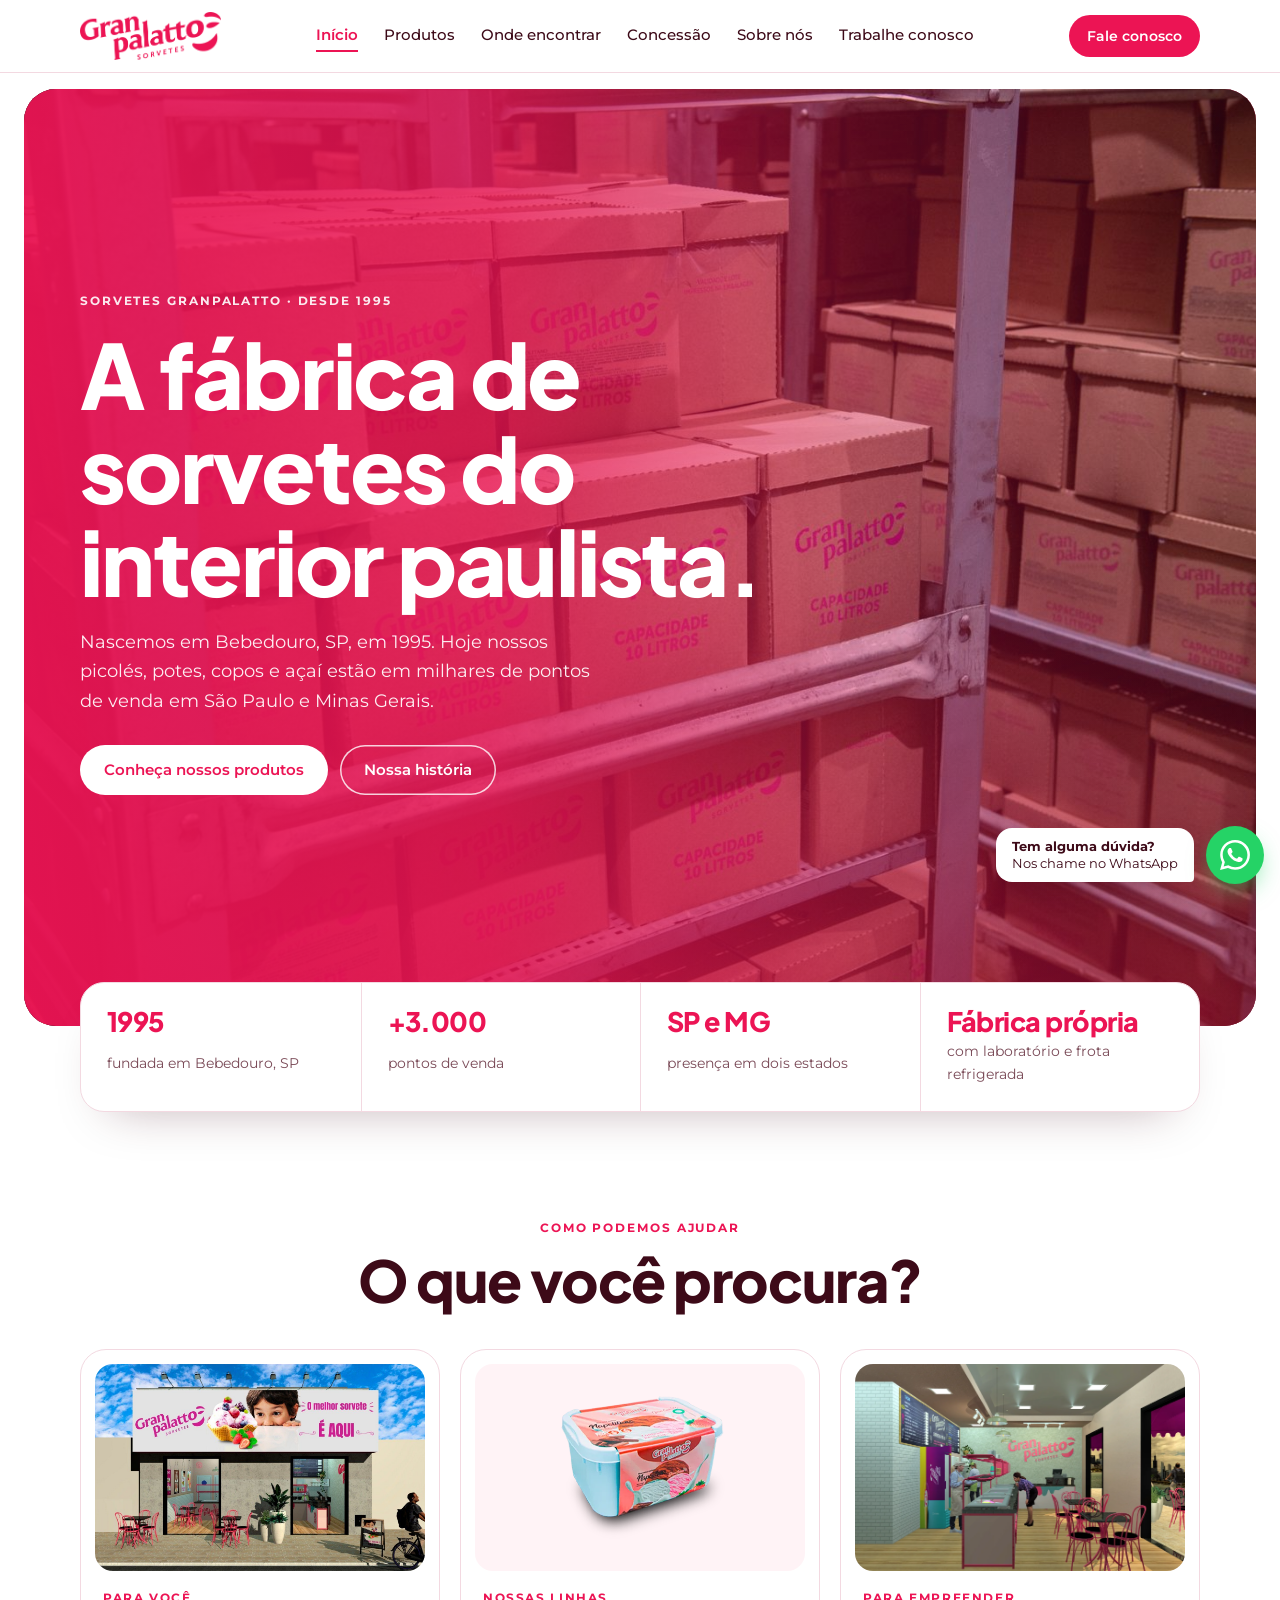
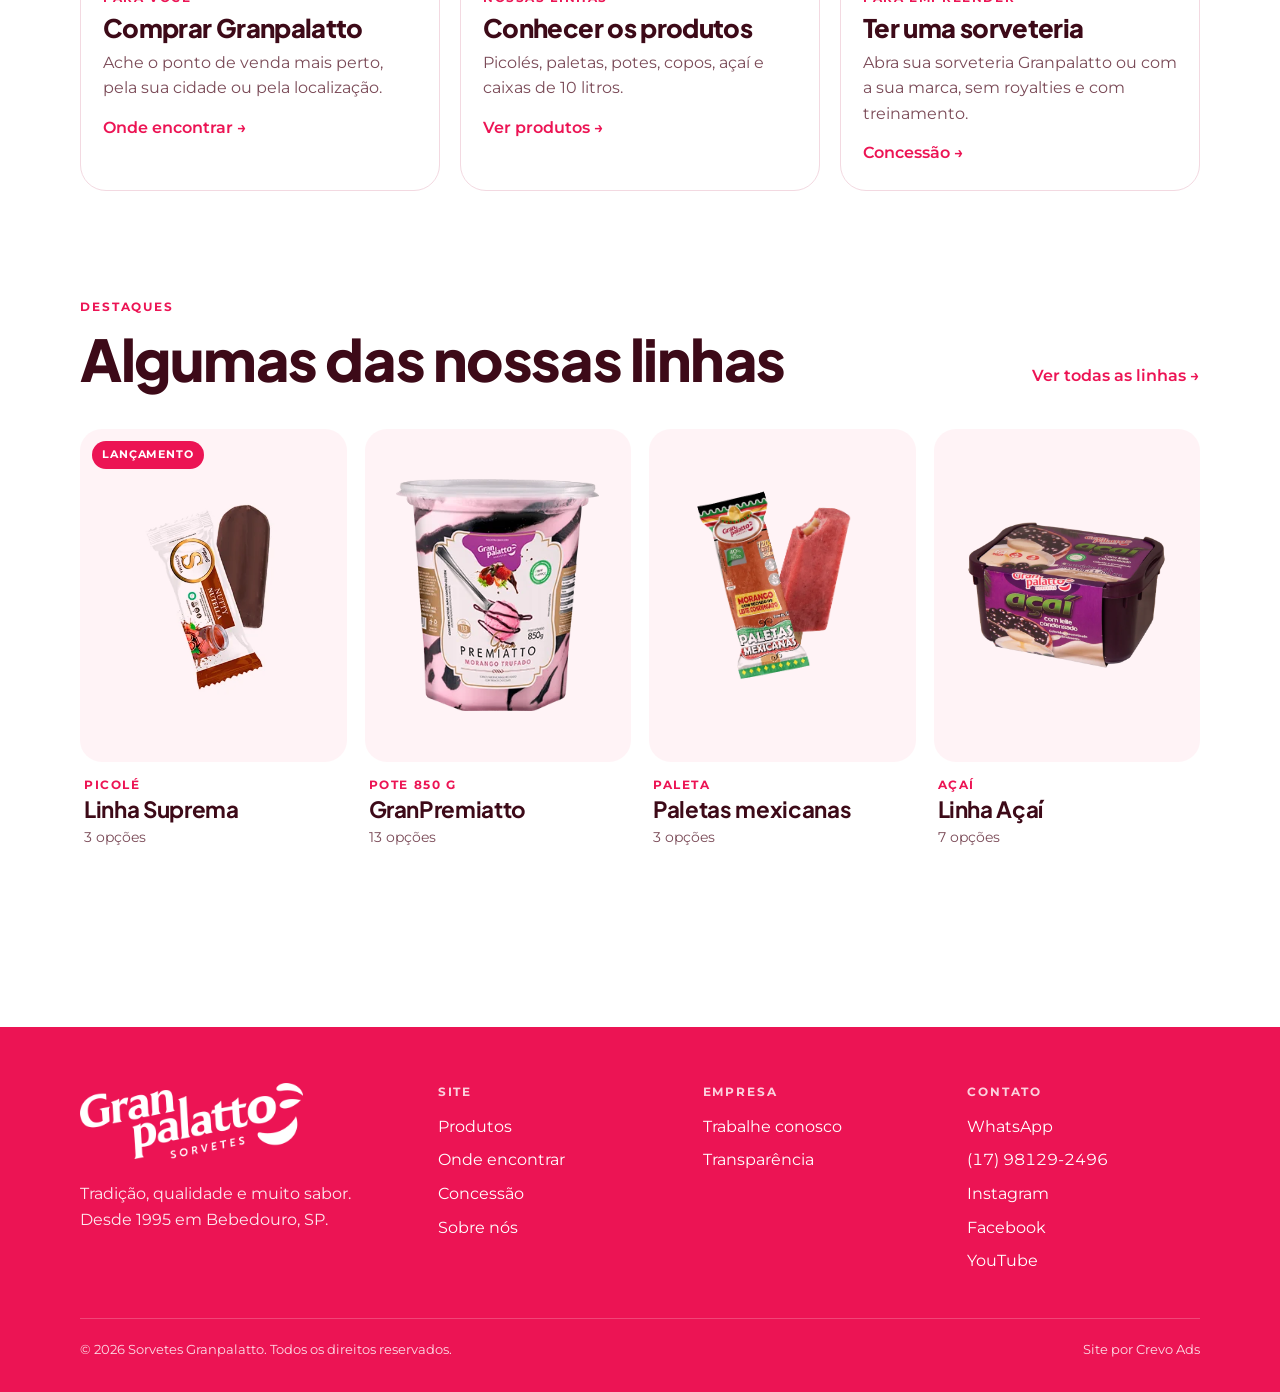
==== index.html @ 245bb1fd "Site Sorvetes Granpalatto Co-Authored-By: Claude Opus 5.5 <noreply@anthropic.com> Claude-Session: ht" ====
<!doctype html><html lang="pt-BR"><head><meta charset="utf-8"><meta name="viewport" content="width=device-width,initial-scale=1,viewport-fit=cover"><title>Sorvetes Granpalatto</title>
<link rel="preconnect" href="https://fonts.googleapis.com">
<link rel="preconnect" href="https://fonts.gstatic.com" crossorigin>
<link rel="stylesheet" href="https://fonts.googleapis.com/css2?family=Plus+Jakarta+Sans:wght@600;700;800&family=Montserrat:wght@400;500;600;700;800&display=swap">
<link rel="stylesheet" href="style.css">

<header>
  <div class="wrap bar">
    <a class="logo" href="index.html" aria-label="Granpalatto Sorvetes, início"><img src="logo-rosa.png" alt="Granpalatto Sorvetes" width="586" height="200"></a>
    <nav aria-label="Principal"><ul><li><a href="index.html" aria-current="page">Início</a></li><li><a href="produtos.html">Produtos</a></li><li><a href="onde-encontrar.html">Onde encontrar</a></li><li><a href="concessao.html">Concessão</a></li><li><a href="sobre.html">Sobre nós</a></li><li><a href="trabalhe-conosco.html">Trabalhe conosco</a></li></ul></nav>
    <details class="mnav"><summary>Menu</summary><ul><li><a href="index.html" aria-current="page">Início</a></li><li><a href="produtos.html">Produtos</a></li><li><a href="onde-encontrar.html">Onde encontrar</a></li><li><a href="concessao.html">Concessão</a></li><li><a href="sobre.html">Sobre nós</a></li><li><a href="trabalhe-conosco.html">Trabalhe conosco</a></li></ul></details>
    <a class="btn btn-pink" href="https://api.whatsapp.com/send?phone=5517981292496&text=Ol%C3%A1%2C%20vim%20pelo%20site%20da%20Granpalatto" target="_blank" rel="noopener">Fale conosco</a>
  </div>
</header>

<main id="topo">
  <section class="hero photo" data-foto="inicio-topo"><div class="hero-slides" aria-hidden="true"><i class="on" style="background-image:url('fotos/fabrica-2.jpg')"></i><i class="" style="background-image:url('fotos/fabrica-5.jpg')"></i><i class="" style="background-image:url('fotos/fabrica-4.jpg')"></i><i class="" style="background-image:url('fotos/fabrica-6.jpg')"></i><i class="" style="background-image:url('fotos/fabrica-3.jpg')"></i><i class="" style="background-image:url('fotos/fabrica-1.jpg')"></i></div><div class="hero-tint" aria-hidden="true"></div><div class="wrap">
      <span class="eyebrow">Sorvetes Granpalatto · desde 1995</span>
      <h1>A fábrica de sorvetes do interior paulista.</h1>
      <p>Nascemos em Bebedouro, SP, em 1995. Hoje nossos picolés, potes, copos e açaí estão em milhares de pontos de venda em São Paulo e Minas Gerais.</p>
      <div class="ctas"><a class="btn btn-white" href="produtos.html">Conheça nossos produtos</a><a class="btn btn-line-w" href="sobre.html">Nossa história</a></div>
    </div></section>

  <div class="wrap">
    <ul class="trust" aria-label="Granpalatto em números">
      <li><b>1995</b><span>fundada em Bebedouro, SP</span></li>
      <li><b>+3.000</b><span>pontos de venda</span></li>
      <li><b>SP e MG</b><span>presença em dois estados</span></li>
      <li><b>Fábrica própria</b><span>com laboratório e frota refrigerada</span></li>
    </ul>
  </div>

  <section>
    <div class="wrap">
      <div class="sec-head center"><div><span class="eyebrow">Como podemos ajudar</span><h2>O que você procura?</h2></div></div>
      <div class="paths">
        <a class="path" href="onde-encontrar.html"><div class="media soft has-img" style="--img:url('fotos/inicio-comprar.jpg')" data-foto="inicio-comprar"><svg class="ph-art" viewBox="0 0 100 100" aria-hidden="true"><path d="M24 34c0-14 12-22 26-22s26 8 26 22z" fill="#FF7EA6"/><path d="M22 34h56l-8 52a5 5 0 0 1-5 4H35a5 5 0 0 1-5-4z" fill="#EC1454"/><rect x="20" y="31" width="60" height="8" rx="4" fill="#B5103A"/></svg></div><span class="p-k">Para você</span><h3>Comprar Granpalatto</h3><p>Ache o ponto de venda mais perto, pela sua cidade ou pela localização.</p><span class="link-more">Onde encontrar</span></a>
        <a class="path" href="produtos.html"><div class="media soft prod has-img" style="--img:url('fotos/inicio-produtos.webp')" data-foto="inicio-produtos"><svg class="ph-art" viewBox="0 0 100 100" aria-hidden="true"><rect x="16" y="26" width="68" height="12" rx="6" fill="#B5103A"/><path d="M20 38h60l-7 46a6 6 0 0 1-6 5H33a6 6 0 0 1-6-5z" fill="#EC1454"/><path d="M24 54h52l-1.5 10h-49z" fill="#FF7EA6"/></svg></div><span class="p-k">Nossas linhas</span><h3>Conhecer os produtos</h3><p>Picolés, paletas, potes, copos, açaí e caixas de 10 litros.</p><span class="link-more">Ver produtos</span></a>
        <a class="path" href="concessao.html"><div class="media soft has-img" style="--img:url('fotos/inicio-concessao.webp')" data-foto="inicio-concessao"><svg class="ph-art" viewBox="0 0 100 100" aria-hidden="true"><path d="M14 30l36-14 36 14v44l-36 14-36-14z" fill="#EC1454"/><path d="M14 30l36 14 36-14" fill="none" stroke="#FF7EA6" stroke-width="4"/><path d="M50 44v44" stroke="#FF7EA6" stroke-width="4"/><text x="31" y="70" font-family="Montserrat,sans-serif" font-weight="800" font-size="13" fill="#fff">10L</text></svg></div><span class="p-k">Para empreender</span><h3>Ter uma sorveteria</h3><p>Abra sua sorveteria Granpalatto ou com a sua marca, sem royalties e com treinamento.</p><span class="link-more">Concessão</span></a>
      </div>
    </div>
  </section>

  <section class="tight">
    <div class="wrap">
      <div class="sec-head">
        <div><span class="eyebrow">Destaques</span><h2>Algumas das nossas linhas</h2></div>
        <a class="link-more" href="produtos.html">Ver todas as linhas</a>
      </div>
      <div class="lines"><a class="line-card" href="produtos.html#suprema" data-f="picole"><div class="media soft prod has-img" style="--img:url('fotos/prod-picole-nutty-nutella-2.webp')"><span class="badge">Lançamento</span></div><div class="info"><span class="fmt">Picolé</span><h3>Linha Suprema</h3><span class="meta">3 opções</span></div></a><a class="line-card" href="produtos.html#granpremiatto" data-f="pote"><div class="media soft prod has-img" style="--img:url('fotos/prod-morango-trufado.webp')"></div><div class="info"><span class="fmt">Pote 850 g</span><h3>GranPremiatto</h3><span class="meta">13 opções</span></div></a><a class="line-card" href="produtos.html#paletas" data-f="paleta"><div class="media soft prod has-img" style="--img:url('fotos/prod-morango-2.webp')"></div><div class="info"><span class="fmt">Paleta</span><h3>Paletas mexicanas</h3><span class="meta">3 opções</span></div></a><a class="line-card" href="produtos.html#acai" data-f="acai pote copo"><div class="media soft prod has-img" style="--img:url('fotos/prod-acai-com-leite-condensado-2.webp')"></div><div class="info"><span class="fmt">Açaí</span><h3>Linha Açaí</h3><span class="meta">7 opções</span></div></a></div>
    </div>
  </section>
</main>

<footer>
  <div class="wrap">
    <div class="foot">
      <div>
        <a class="logo" href="index.html"><img src="logo-branca.png" alt="Granpalatto Sorvetes" width="586" height="200"></a>
        <p style="max-width:30ch;margin:14px 0 0;opacity:.9">Tradição, qualidade e muito sabor. Desde 1995 em Bebedouro, SP.</p>
      </div>
      <div><h4>Site</h4><ul>
        <li><a href="produtos.html">Produtos</a></li><li><a href="onde-encontrar.html">Onde encontrar</a></li>
        <li><a href="concessao.html">Concessão</a></li><li><a href="sobre.html">Sobre nós</a></li></ul></div>
      <div><h4>Empresa</h4><ul>
        <li><a href="trabalhe-conosco.html">Trabalhe conosco</a></li><li><a href="transparencia.html">Transparência</a></li></ul></div>
      <div><h4>Contato</h4><ul>
        <li><a href="https://api.whatsapp.com/send?phone=5517981292496" target="_blank" rel="noopener">WhatsApp</a></li>
        <li class="phone">(17) 98129-2496</li>
        <li><a href="https://www.instagram.com/sorvetes_granpalatto/" target="_blank" rel="noopener">Instagram</a></li>
        <li><a href="https://www.facebook.com/sorvetesgranpalatto" target="_blank" rel="noopener">Facebook</a></li>
        <li><a href="https://www.youtube.com/channel/UCKHM0nWPcOzVRVo09clzRdA" target="_blank" rel="noopener">YouTube</a></li></ul></div>
    </div>
    <div class="fine"><span>© 2026 Sorvetes Granpalatto. Todos os direitos reservados.</span><span>Site por Crevo Ads</span></div>
  </div>
</footer>

<a class="wa" href="https://api.whatsapp.com/send?phone=5517981292496&text=Ol%C3%A1%2C%20vim%20pelo%20site%20da%20Granpalatto" target="_blank" rel="noopener" aria-label="Tem alguma dúvida? Nos chame no WhatsApp"><span class="wa-msg"><strong>Tem alguma dúvida?</strong>Nos chame no WhatsApp</span><span class="wa-ic"><svg viewBox="0 0 24 24" aria-hidden="true"><path fill="currentColor" d="M17.472 14.382c-.297-.149-1.758-.867-2.03-.967-.273-.099-.471-.148-.67.15-.197.297-.767.966-.94 1.164-.173.199-.347.223-.644.075-.297-.15-1.255-.463-2.39-1.475-.883-.788-1.48-1.761-1.653-2.059-.173-.297-.018-.458.13-.606.134-.133.298-.347.446-.52.149-.174.198-.298.298-.497.099-.198.05-.371-.025-.52-.075-.149-.669-1.612-.916-2.207-.242-.579-.487-.5-.669-.51-.173-.008-.371-.01-.57-.01-.198 0-.52.074-.792.372-.272.297-1.04 1.016-1.04 2.479 0 1.462 1.065 2.875 1.213 3.074.149.198 2.096 3.2 5.077 4.487.709.306 1.262.489 1.694.625.712.227 1.36.195 1.871.118.571-.085 1.758-.719 2.006-1.413.248-.694.248-1.289.173-1.413-.074-.124-.272-.198-.57-.347m-5.421 7.403h-.004a9.87 9.87 0 01-5.031-1.378l-.361-.214-3.741.982.998-3.648-.235-.374a9.86 9.86 0 01-1.51-5.26c.001-5.45 4.436-9.884 9.888-9.884 2.64 0 5.122 1.03 6.988 2.898a9.825 9.825 0 012.893 6.994c-.003 5.45-4.437 9.884-9.885 9.884m8.413-18.297A11.815 11.815 0 0012.05 0C5.495 0 .16 5.335.157 11.892c0 2.096.547 4.142 1.588 5.945L.057 24l6.305-1.654a11.882 11.882 0 005.683 1.448h.005c6.554 0 11.89-5.335 11.893-11.893a11.821 11.821 0 00-3.48-8.413z"/></svg></span></a><script>setTimeout(function(){var w=document.querySelector('.wa');if(w)w.classList.add('wa-mini')},6000)</script>
<script>(function(){var s=document.querySelectorAll('.hero-slides i'),i=0;if(s.length<2)return;setInterval(function(){if(document.hidden)return;s[i].classList.remove('on');i=(i+1)%s.length;s[i].classList.add('on')},4500)})();</script>
---- style.css ----
@charset "utf-8";
/* Granpalatto — site branco e limpo. Fotos entram como fundo; sem foto, aparece o rosa da marca. */
:root{
  --pink:#EC1454;        /* rosa Granpalatto */
  --pink-hot:#FF275E;    /* rosa vivo */
  --red:#B5103A;         /* vermelho Granpalatto */
  --red-deep:#8C0C2D;
  --ink:#3D0A18;         /* texto principal (vinho bem escuro) */
  --ink-soft:#7A4A57;    /* texto secundário */
  --line:#F3D9E1;        /* bordas */
  --blush:#FFF3F6;       /* superfícies suaves */
  --blush-2:#FFE4EC;
  --white:#FFFFFF;
  /* compatibilidade com o buscador */
  --ground:var(--pink);--berry:var(--red);--berry-deep:var(--red-deep);--cream:var(--blush-2);--hot:var(--pink-hot);
  --map-bg:#FFFFFF;--map-land:#FFF4F7;--map-line:#F3CFDB;--map-has:#F79AB5;
  --display:"Plus Jakarta Sans","Montserrat",system-ui,-apple-system,"Segoe UI",sans-serif;
  --body:"Montserrat",system-ui,-apple-system,"Segoe UI",sans-serif;
  color-scheme:light;
}
*{box-sizing:border-box}
html,body{margin:0}
html{scroll-behavior:smooth}
img{max-width:100%}
[hidden]{display:none!important}
@media (prefers-reduced-motion:reduce){html{scroll-behavior:auto}*{animation:none!important;transition:none!important}}
body{background:var(--white);color:var(--ink);font-family:var(--body);font-size:16px;line-height:1.6;-webkit-font-smoothing:antialiased}
a{color:inherit}
:focus-visible{outline:2px solid var(--pink);outline-offset:3px;border-radius:6px}
.wrap{max-width:1200px;margin:0 auto;padding-inline:clamp(16px,4vw,40px)}
h1,h2,h3{font-family:var(--display);font-weight:700;line-height:1.02;letter-spacing:-.015em;text-wrap:balance;margin:0}
.eyebrow{display:inline-block;font-size:.74rem;font-weight:700;letter-spacing:.16em;text-transform:uppercase;color:var(--pink)}
.sr{position:absolute;width:1px;height:1px;overflow:hidden;clip:rect(0 0 0 0)}

/* botões */
.btn{display:inline-flex;align-items:center;justify-content:center;gap:8px;font-family:inherit;font-weight:600;font-size:.95rem;text-decoration:none;border-radius:999px;padding:13px 24px;border:0;cursor:pointer;transition:background .2s,color .2s,border-color .2s,transform .2s;white-space:nowrap}
.btn-pink,.btn-berry{background:var(--pink);color:#fff}
.btn-pink:hover,.btn-berry:hover{background:var(--red)}
.btn-white{background:#fff;color:var(--pink)}
.btn-white:hover{background:var(--blush-2)}
.btn-line{background:transparent;color:var(--pink);box-shadow:inset 0 0 0 1.5px var(--pink)}
.btn-line:hover{background:var(--blush)}
.btn-line-w{background:transparent;color:#fff;box-shadow:inset 0 0 0 1.5px rgba(255,255,255,.8)}
.btn-line-w:hover{background:rgba(255,255,255,.12)}
.btn-ghost{background:transparent;color:var(--pink);box-shadow:inset 0 0 0 1.5px var(--pink)}
.btn-ghost:hover{background:var(--blush)}
.ctas{display:flex;flex-wrap:wrap;gap:12px}
.link-more{font-weight:600;color:var(--pink);text-decoration:none;white-space:nowrap}
.link-more::after{content:" →"}
.link-more:hover{color:var(--red)}

/* cabeçalho */
header{position:sticky;top:env(safe-area-inset-top,0px);z-index:40;background:rgba(255,255,255,.94);backdrop-filter:blur(10px);border-bottom:1px solid var(--line)}
.bar{display:flex;align-items:center;justify-content:space-between;gap:20px;padding-block:12px}
.logo{display:inline-flex;align-items:center}
.logo img{height:48px;width:auto;display:block}
nav ul{display:flex;gap:26px;list-style:none;margin:0;padding:0;font-size:.92rem;font-weight:500}
nav a{text-decoration:none;color:var(--ink);padding-block:6px}
nav a:hover{color:var(--pink)}
nav a[aria-current="page"]{color:var(--pink);font-weight:600;box-shadow:0 2px 0 var(--pink)}
.bar>.btn{padding:10px 18px;font-size:.88rem}
.mnav{display:none;position:relative}
.mnav summary{list-style:none;cursor:pointer;font-weight:600;font-size:.9rem;color:var(--pink);box-shadow:inset 0 0 0 1.5px var(--pink);border-radius:999px;padding:8px 16px}
.mnav summary::-webkit-details-marker{display:none}
.mnav ul{position:absolute;right:0;top:calc(100% + 8px);list-style:none;margin:0;padding:8px;min-width:230px;background:#fff;border:1px solid var(--line);border-radius:16px;box-shadow:0 20px 40px -12px rgba(61,10,24,.25);display:grid;gap:2px}
.mnav a{display:block;padding:10px 12px;border-radius:10px;text-decoration:none;font-weight:500;color:var(--ink)}
.mnav a:hover,.mnav a[aria-current="page"]{background:var(--blush);color:var(--pink)}
@media (max-width:920px){nav{display:none}.mnav{display:block}.bar>.btn{display:none}}
@media (max-width:560px){.logo img{height:40px}}

/* fotos de fundo: --img vem da foto; sem foto, fica o rosa da marca */
.photo{position:relative;overflow:hidden;background-color:var(--pink);background-image:var(--img,none),radial-gradient(120% 90% at 85% 15%,#FF5A8A 0%,var(--pink) 45%,var(--red) 100%);background-size:cover;background-position:center}
.photo.has-img::before{content:"";position:absolute;inset:0;background:linear-gradient(90deg,rgba(61,10,24,.62) 0%,rgba(61,10,24,.28) 55%,rgba(61,10,24,.05) 100%)}
.photo>*{position:relative}
.photo .ph-art{position:absolute;right:4%;bottom:0;height:88%;width:auto;opacity:.95;pointer-events:none}
.photo.has-img .ph-art{display:none}
.soft{background-color:var(--blush);background-image:var(--img,none);background-size:cover;background-position:center;position:relative;overflow:hidden}
.soft .ph-art{position:absolute;inset:14% 18%;width:64%;height:72%;pointer-events:none}
.soft.has-img .ph-art{display:none}

/* topo da home */
.hero{margin:16px clamp(12px,2vw,24px) 0;border-radius:32px;min-height:min(640px,78vh);display:flex;align-items:flex-end;color:#fff}
.hero .wrap{width:100%;padding-block:clamp(48px,8vw,96px)}
.hero h1{font-size:clamp(3rem,8vw,6.4rem);max-width:11ch}
.hero p{font-size:1.15rem;max-width:44ch;margin:20px 0 30px;color:rgba(255,255,255,.92)}
.hero .eyebrow{color:#fff;opacity:.9;margin-bottom:16px}
@media (max-width:760px){.hero .ph-art{height:52%;right:-6%;opacity:.35}}

/* topo das páginas internas */
.banner{margin:16px clamp(12px,2vw,24px) 0;border-radius:28px;color:#fff}
.banner .wrap{padding-block:clamp(56px,8vw,104px)}
.banner h1{font-size:clamp(2.6rem,6.4vw,5rem);max-width:15ch;margin-top:12px}
.banner p{max-width:52ch;font-size:1.1rem;margin:18px 0 0;color:rgba(255,255,255,.92)}
.banner .eyebrow{color:#fff;opacity:.9}
.banner .ctas{margin-top:28px}
.page-head{padding-block:clamp(48px,7vw,88px) clamp(28px,4vw,44px)}
.page-head h1{font-size:clamp(2.6rem,6.4vw,5rem);color:var(--pink);max-width:18ch;margin-top:12px}
.page-head p{max-width:56ch;color:var(--ink-soft);font-size:1.1rem;margin:18px 0 0}

/* seções */
section{padding-block:clamp(56px,8vw,104px)}
.sec-head{display:flex;flex-wrap:wrap;justify-content:space-between;align-items:end;gap:20px;margin-bottom:clamp(24px,4vw,40px)}
.sec-head h2{font-size:clamp(2.2rem,4.8vw,3.6rem);margin-top:10px}
.sec-head p{max-width:44ch;color:var(--ink-soft);margin:0}
.tight{padding-top:0}

/* cards das linhas */
.lines{display:grid;grid-template-columns:repeat(4,1fr);gap:18px}
@media (max-width:1000px){.lines{grid-template-columns:repeat(3,1fr)}}
@media (max-width:720px){.lines{grid-template-columns:repeat(2,1fr);gap:12px}}
.line-card{display:flex;flex-direction:column;text-decoration:none;color:var(--ink);background:none;border:0;padding:0;font:inherit;text-align:left;cursor:pointer;min-width:0}
.line-card .media{aspect-ratio:4/5;border-radius:22px;transition:transform .35s cubic-bezier(.2,.7,.2,1),box-shadow .35s}
.line-card:hover .media{transform:translateY(-4px);box-shadow:0 22px 40px -18px rgba(236,20,84,.45)}
.line-card .badge{position:absolute;left:12px;top:12px;background:var(--pink);color:#fff;font-size:.7rem;font-weight:700;letter-spacing:.08em;text-transform:uppercase;padding:5px 10px;border-radius:999px}
.line-card .info{padding:14px 4px 0;display:grid;gap:4px}
.line-card .fmt{font-size:.72rem;font-weight:700;letter-spacing:.14em;text-transform:uppercase;color:var(--pink)}
.line-card h3{font-size:1.4rem}
.line-card .meta{font-size:.88rem;color:var(--ink-soft)}
.filters{display:flex;flex-wrap:wrap;gap:8px;margin-bottom:28px}
.filters button{font:inherit;font-size:.9rem;font-weight:500;color:var(--ink);background:#fff;border:1px solid var(--line);border-radius:999px;padding:9px 18px;cursor:pointer}
.filters button:hover{border-color:var(--pink);color:var(--pink)}
.filters button[aria-pressed="true"]{background:var(--pink);border-color:var(--pink);color:#fff}

/* vitrine da linha (janela) */
.sheet{border:0;padding:0;margin:auto;width:min(1080px,calc(100% - 24px));max-height:calc(100dvh - 24px);border-radius:28px;background:#fff;color:var(--ink);box-shadow:0 40px 80px -20px rgba(61,10,24,.45);overflow:hidden}
.sheet::backdrop{background:rgba(61,10,24,.45);backdrop-filter:blur(4px)}
.sheet[open]{display:grid;grid-template-columns:minmax(0,.9fr) minmax(0,1.1fr);animation:sheetIn .35s cubic-bezier(.2,.7,.2,1)}
@keyframes sheetIn{from{opacity:0;transform:translateY(16px) scale(.98)}to{opacity:1;transform:none}}
.sheet .s-media{min-height:100%}
.sheet .s-body{overflow-y:auto;max-height:calc(100dvh - 24px);padding:clamp(24px,4vw,44px);display:grid;gap:18px;align-content:start}
.sheet .s-top{display:flex;justify-content:space-between;align-items:center;gap:12px}
.sheet h2{font-size:clamp(2.2rem,4.5vw,3.4rem);color:var(--pink)}
.sheet .s-desc{margin:0;color:var(--ink-soft);font-size:1.05rem;max-width:46ch}
.icon-btn{width:42px;height:42px;border-radius:50%;border:1px solid var(--line);background:#fff;color:var(--ink);font-size:1.2rem;line-height:1;cursor:pointer;display:inline-grid;place-items:center;flex:none}
.icon-btn:hover{border-color:var(--pink);color:var(--pink)}
.s-nav{display:flex;gap:8px}
.s-group{display:grid;gap:12px}
.s-group h3{font-family:var(--body);font-size:.8rem;font-weight:700;letter-spacing:.14em;text-transform:uppercase;color:var(--ink-soft);display:flex;justify-content:space-between;gap:12px;border-bottom:1px solid var(--line);padding-bottom:8px}
.flavors{list-style:none;margin:0;padding:0;display:grid;grid-template-columns:repeat(auto-fill,minmax(130px,1fr));gap:12px}
.flavor{display:grid;gap:8px;min-width:0}
.flavor .soft{aspect-ratio:1/1;border-radius:16px}
.flavor span{font-weight:600;font-size:.92rem;line-height:1.25}
.s-cta{display:flex;flex-wrap:wrap;gap:10px;padding-top:6px}
@media (max-width:820px){.sheet[open]{grid-template-columns:1fr;overflow-y:auto}.sheet .s-media{min-height:220px;aspect-ratio:16/10}.sheet .s-body{max-height:none;overflow:visible}}

/* destaque lançamento */
.feature{display:grid;grid-template-columns:1fr 1fr;gap:clamp(20px,4vw,56px);align-items:center}
.feature .media{aspect-ratio:5/4;border-radius:28px}
.feature h2{font-size:clamp(2.4rem,5vw,4rem);color:var(--pink);margin-top:10px}
.feature p{color:var(--ink-soft);font-size:1.08rem;max-width:42ch;margin:16px 0 22px}
.chips{display:flex;flex-wrap:wrap;gap:8px;margin:0 0 24px;padding:0;list-style:none}
.chips li{background:var(--blush);color:var(--red);font-weight:600;font-size:.88rem;padding:7px 14px;border-radius:999px}
@media (max-width:820px){.feature{grid-template-columns:1fr}}

/* faixa rosa de busca */
.find-band{background:var(--pink);color:#fff;border-radius:32px;padding:clamp(28px,5vw,64px);display:grid;grid-template-columns:1.1fr .9fr;gap:clamp(24px,4vw,56px);align-items:center}
.find-band h2{font-size:clamp(2.2rem,4.6vw,3.6rem)}
.find-band p{margin:14px 0 0;color:rgba(255,255,255,.9);max-width:40ch}
.find-band .eyebrow{color:#fff;opacity:.85}
.find-band form{display:flex;gap:8px;background:#fff;border-radius:999px;padding:6px}
.find-band input{flex:1;min-width:0;font:inherit;font-size:1rem;border:0;background:transparent;padding:10px 16px;color:var(--ink)}
.find-band input:focus{outline:none}
.find-band input::placeholder{color:var(--ink-soft)}
@media (max-width:820px){.find-band{grid-template-columns:1fr}}

/* cards com foto (concessão / sobre) */
.duo{display:grid;grid-template-columns:1fr 1fr;gap:18px}
@media (max-width:820px){.duo{grid-template-columns:1fr}}
.photo-card{border-radius:28px;min-height:380px;padding:clamp(24px,4vw,44px);display:flex;flex-direction:column;justify-content:flex-end;gap:12px;color:#fff;text-decoration:none}
.photo-card.alt{background-image:var(--img,none),radial-gradient(120% 90% at 85% 15%,#FF5A8A 0%,var(--red) 55%,var(--red-deep) 100%)}
.photo-card h2{font-size:clamp(2rem,3.6vw,2.8rem);max-width:14ch}
.photo-card p{margin:0;max-width:38ch;color:rgba(255,255,255,.9)}
.photo-card .eyebrow{color:#fff;opacity:.85}
.photo-card .btn{align-self:flex-start;margin-top:8px}

/* blocos de conteúdo */
.ptypes{display:grid;grid-template-columns:repeat(3,1fr);gap:18px}
@media (max-width:900px){.ptypes{grid-template-columns:1fr}}
.ptype{position:relative;background:var(--blush);border-radius:26px;padding:clamp(24px,3vw,34px);display:flex;flex-direction:column;gap:10px}
.ptype h3{font-size:clamp(1.3rem,2vw,1.6rem);font-weight:700;letter-spacing:-.015em;margin:0}
.ptype p{margin:0;color:var(--ink-soft)}
.ptype .btn{align-self:flex-start;margin-top:auto}
.ptype p:last-of-type{margin-bottom:14px}
.pt-n{font-family:var(--display);font-weight:800;font-size:2.6rem;line-height:1;color:var(--pink);opacity:.22;letter-spacing:-.04em}
.pt-note{font-weight:700;color:var(--ink)!important}
.ptype.hot{background:var(--pink);color:#fff}
.ptype.hot h3,.ptype.hot p{color:#fff}
.ptype.hot .eyebrow{color:#fff;opacity:.85}
.ptype.hot .pt-n{color:#fff;opacity:.35}
.pt-badge{position:absolute;top:22px;right:22px;background:#fff;color:var(--pink);font-size:.7rem;font-weight:800;letter-spacing:.12em;text-transform:uppercase;padding:6px 12px;border-radius:999px}
.benefits{display:grid;grid-template-columns:repeat(3,1fr);gap:16px}
@media (max-width:900px){.benefits{grid-template-columns:1fr 1fr}}
@media (max-width:560px){.benefits{grid-template-columns:1fr}}
.benefit{background:var(--blush);border-radius:22px;padding:26px;display:grid;gap:8px;align-content:start}
.benefit .big{font-family:var(--display);font-weight:700;font-size:2.4rem;line-height:1;color:var(--pink)}
.benefit h3{font-size:1.35rem}
.benefit p{margin:0;color:var(--ink-soft)}
.split{display:grid;grid-template-columns:1fr 1fr;gap:clamp(20px,4vw,56px);align-items:center}
.split .media{aspect-ratio:5/4;border-radius:28px}
.split h2{font-size:clamp(2.2rem,4.6vw,3.4rem);margin-top:10px}
.split p{color:var(--ink-soft);font-size:1.05rem;max-width:46ch}
@media (max-width:820px){.split{grid-template-columns:1fr}}
.price-card{background:var(--pink);color:#fff;border-radius:28px;padding:clamp(26px,4vw,44px);display:grid;gap:10px;align-content:start}
.price-card .eyebrow{color:#fff;opacity:.85}
.price{font-family:var(--display);font-weight:700;font-size:clamp(3rem,7vw,4.6rem);line-height:1}
.price-card p{margin:0;color:rgba(255,255,255,.92)}
.price-card .btn{justify-self:start;margin-top:10px}
.facts{list-style:none;margin:0;padding:0;display:grid;grid-template-columns:repeat(3,1fr);gap:14px}
@media (max-width:900px){.facts{grid-template-columns:1fr 1fr}}
@media (max-width:560px){.facts{grid-template-columns:1fr}}
.facts li{background:var(--blush);border-radius:20px;padding:22px;font-weight:700;font-size:1.05rem}
.facts li span{display:block;font-weight:400;font-size:.94rem;color:var(--ink-soft);margin-top:6px}
.name-card{background:var(--pink);color:#fff;border-radius:28px;padding:clamp(28px,4.5vw,52px);display:grid;gap:12px}
.name-card .eyebrow{color:#fff;opacity:.85}
.name-card .word{font-family:var(--display);font-weight:700;font-size:clamp(2.8rem,7vw,5rem);line-height:1}
.name-card p{margin:0;max-width:50ch;color:rgba(255,255,255,.92);font-size:1.05rem}
.prose{display:grid;gap:16px;color:var(--ink-soft);font-size:1.06rem;max-width:62ch}
.prose p{margin:0}
.prose strong{color:var(--ink)}

/* formulários */
.form-card{background:var(--blush);border-radius:28px;padding:clamp(24px,4vw,48px)}
.form-card h2{font-size:clamp(2rem,4vw,3rem);margin:10px 0 24px}
.lead-form{display:grid;grid-template-columns:1fr 1fr;gap:16px}
.lead-form .full{grid-column:1/-1}
.lead-form label{display:grid;gap:6px;font-size:.85rem;font-weight:600;color:var(--ink)}
.lead-form input,.lead-form select,.lead-form textarea{font:inherit;font-size:1rem;color:var(--ink);background:#fff;border:1.5px solid var(--line);border-radius:14px;padding:13px 15px;min-width:0}
.lead-form textarea{resize:vertical}
.lead-form input:focus,.lead-form select:focus,.lead-form textarea:focus{outline:none;border-color:var(--pink)}
.lead-form input.file{border-style:dashed;background:#fff}
.lead-form button{justify-self:start}
.form-ok{grid-column:1/-1;background:#fff;border:1.5px solid var(--pink);border-radius:16px;padding:18px;display:grid;gap:10px}
.form-ok strong{color:var(--pink)}
.form-ok .btn{justify-self:start}
@media (max-width:560px){.lead-form{grid-template-columns:1fr}}

/* transparência */
.reports{display:grid;grid-template-columns:1fr 1fr;gap:16px}
@media (max-width:720px){.reports{grid-template-columns:1fr}}
.report{margin:0;display:grid;gap:8px}
.report-img{aspect-ratio:3/2;border:1.5px dashed var(--line);border-radius:18px;display:grid;place-items:center;color:var(--ink-soft);font-weight:600;background:var(--blush)}
.report figcaption{font-size:.9rem;color:var(--ink-soft)}

/* rodapé */
footer{background:var(--pink);color:#fff;padding-block:56px 32px;margin-top:clamp(40px,6vw,80px)}
.foot{display:grid;grid-template-columns:1.4fr 1fr 1fr 1fr;gap:32px}
.foot .logo img{height:76px}
.foot h4{margin:0 0 12px;font-size:.72rem;letter-spacing:.16em;text-transform:uppercase;font-weight:700;opacity:.8}
.foot ul{list-style:none;margin:0;padding:0;display:grid;gap:8px}
.foot a{text-decoration:none}
.foot a:hover{text-decoration:underline}
.phone{font-variant-numeric:tabular-nums;user-select:all}
.fine{margin-top:44px;padding-top:20px;border-top:1px solid rgba(255,255,255,.25);display:flex;flex-wrap:wrap;justify-content:space-between;gap:12px;font-size:.82rem;opacity:.85}
@media (max-width:820px){.foot{grid-template-columns:1fr 1fr}.foot>div:first-child{grid-column:1/-1}}
.wa{position:fixed;right:16px;bottom:calc(16px + env(safe-area-inset-bottom,0px));z-index:30;display:flex;align-items:center;gap:12px;text-decoration:none;font-family:Montserrat,sans-serif}
.wa-msg{background:#fff;color:var(--ink);padding:10px 16px;border-radius:16px 16px 4px 16px;box-shadow:0 10px 28px -10px rgba(61,10,24,.35);font-size:.82rem;line-height:1.3;display:flex;flex-direction:column;transition:transform .2s}
.wa-msg strong{font-weight:700;color:var(--ink)}
.wa-ic{width:58px;height:58px;border-radius:50%;background:#25D366;color:#fff;display:grid;place-items:center;flex:none;box-shadow:0 10px 24px -6px rgba(37,211,102,.6);transition:transform .2s}
.wa-ic svg{width:30px;height:30px}
.wa:hover .wa-ic,.wa:hover .wa-msg{transform:translateY(-2px)}

/* ===== Buscador (Onde encontrar) ===== */
/* Buscador de pontos de venda */
.sr{position:absolute;width:1px;height:1px;overflow:hidden;clip:rect(0 0 0 0)}
.finder{border:1px solid var(--line);border-radius:28px;background:var(--ground-2);padding:clamp(14px,2.4vw,24px);display:grid;gap:16px}
.search{display:flex;flex-wrap:wrap;gap:10px}
.search input{flex:1 1 280px;min-width:0;font:inherit;font-size:1.05rem;color:var(--ink);background:var(--ground);border:1px solid var(--line);border-radius:999px;padding:13px 20px}
.search input::placeholder{color:var(--ink-soft)}
.search input:focus{outline:none;border-color:var(--berry)}
.search .btn{border:0;cursor:pointer;font-family:inherit}
.search .btn-ghost{border:1px solid var(--line);background:transparent}
.loc-ic{width:14px;height:14px;border-radius:50%;border:2px solid var(--berry);position:relative}
.loc-ic::after{content:"";position:absolute;inset:3px;border-radius:50%;background:var(--berry)}
.finder-body{display:grid;grid-template-columns:minmax(0,1.45fr) minmax(0,1fr);gap:16px;height:min(680px,78vh)}
.map-box{position:relative;border-radius:20px;overflow:hidden;background:var(--map-land);border:1px solid var(--line);min-height:0;touch-action:none}
#map{display:block;width:100%;height:100%;cursor:grab;user-select:none}
#map.drag{cursor:grabbing}
#map .m{fill:var(--map-land);stroke:var(--map-line);stroke-width:.6;stroke-linejoin:round;vector-effect:non-scaling-stroke;transition:fill .15s}
#map .m.has{fill:var(--map-has);cursor:pointer}
#map .m.has:hover,#map .m.has.hov{fill:var(--berry)}
#map .m.sel{fill:var(--berry);stroke:var(--ink);stroke-width:1.6}
#map .m.here{stroke:var(--cream);stroke-width:2;stroke-dasharray:4 3}
#map .uf{fill:none;stroke:var(--ink-soft);stroke-width:1.3;stroke-dasharray:6 4;vector-effect:non-scaling-stroke;opacity:.7;pointer-events:none}
#map .lb{font-family:var(--body);font-weight:600;fill:var(--ink);paint-order:stroke;stroke:var(--map-bg);stroke-linejoin:round;pointer-events:none}
#map .lb.dim{fill:var(--ink-soft);font-weight:500}
#map .uft{font-family:var(--display);font-weight:800;fill:var(--line);pointer-events:none;letter-spacing:.1em}
#map .dot{fill:var(--ground);stroke:var(--ink);cursor:pointer}
#map .dot:hover{fill:var(--cream)}
#map .dot.on{fill:var(--ink);stroke:var(--ground)}
#map .you{fill:var(--cream);stroke:var(--map-bg)}
#map .you-ring{fill:var(--cream);opacity:.35;animation:pulse 2s ease-out infinite;transform-box:fill-box;transform-origin:center;pointer-events:none}
@keyframes pulse{0%{opacity:.6;transform:scale(.5)}100%{opacity:0;transform:scale(1.9)}}
.tip{position:absolute;z-index:3;pointer-events:none;background:var(--ink);color:var(--ground);font-size:.85rem;font-weight:600;padding:7px 12px;border-radius:10px;white-space:nowrap;transform:translate(-50%,calc(-100% - 12px));box-shadow:0 8px 20px -6px rgba(0,0,0,.5)}
.tip span{display:block;font-weight:500;font-size:.78rem;color:var(--berry-deep)}
.zoom{position:absolute;right:12px;top:12px;display:grid;border-radius:12px;overflow:hidden;border:1px solid var(--line)}
.zoom button{font:inherit;font-size:1.2rem;line-height:1;width:38px;height:38px;background:var(--ground-2);color:var(--ink);border:0;cursor:pointer}
.zoom button+button{border-top:1px solid var(--line)}
.zoom button:hover{background:var(--line)}
.map-ui{position:absolute;left:12px;right:12px;bottom:12px;display:flex;justify-content:space-between;align-items:center;gap:8px;flex-wrap:wrap;pointer-events:none}
.map-ui>*{pointer-events:auto}
.chip-btn{font:inherit;font-size:.85rem;font-weight:600;color:var(--ink);background:var(--ground-2);border:1px solid var(--line);border-radius:999px;padding:8px 14px;cursor:pointer}
.chip-btn:hover{border-color:var(--berry)}
.map-legend{font-size:.75rem;color:var(--ink-soft);background:color-mix(in srgb,var(--map-bg) 85%,transparent);padding:6px 10px;border-radius:999px;display:flex;align-items:center;gap:6px}
.lg-has,.lg-none{display:inline-block;width:11px;height:11px;border-radius:3px;background:var(--map-has);border:1px solid var(--berry)}
.lg-none{background:var(--map-land);border-color:var(--map-line);margin-left:6px}
.results{display:flex;flex-direction:column;min-height:0;min-width:0;background:var(--ground);border:1px solid var(--line);border-radius:20px;overflow:hidden}
.res-head{padding:16px 16px 12px;display:grid;gap:12px;border-bottom:1px solid var(--line)}
.notice{margin:0;color:var(--ink-soft);font-size:.95rem}
.notice b{color:var(--ink)}
.types{display:flex;flex-wrap:wrap;gap:6px}
.types button{font:inherit;font-size:.8rem;font-weight:500;color:var(--ink-soft);background:transparent;border:1px solid var(--line);border-radius:999px;padding:6px 12px;cursor:pointer;font-variant-numeric:tabular-nums}
.types button:hover{color:var(--ink)}
.types button[aria-pressed="true"]{background:var(--ink);color:var(--ground);border-color:var(--ink)}
.types button:disabled{opacity:.35;cursor:default}
.res-list{overflow-y:auto;padding:10px;display:grid;align-content:start;gap:8px;min-height:0;overscroll-behavior:contain}
.city-row{display:flex;justify-content:space-between;align-items:center;gap:12px;width:100%;text-align:left;font:inherit;color:var(--ink);background:transparent;border:1px solid transparent;border-radius:12px;padding:11px 12px;cursor:pointer}
.city-row:hover,.city-row.hov{background:var(--ground-2);border-color:var(--line)}
.city-row strong{font-weight:600;min-width:0}
.city-row small{color:var(--ink-soft);font-weight:500;margin-left:6px}
.city-row .n{font-size:.85rem;color:var(--ink-soft);font-variant-numeric:tabular-nums;white-space:nowrap}
.city-row .n b{color:var(--berry);font-weight:600}
.store{background:var(--ground-2);border:1px solid var(--line);border-radius:14px;padding:14px;display:grid;gap:6px;min-width:0;transition:border-color .2s}
.store.on{border-color:var(--berry)}
.store-top{display:flex;justify-content:space-between;align-items:baseline;gap:10px}
.store h3{font-family:var(--body);font-size:1.05rem;font-weight:600;letter-spacing:0;line-height:1.25;min-width:0}
.store .dist{font-size:.85rem;font-weight:600;color:var(--berry);white-space:nowrap;font-variant-numeric:tabular-nums}
.kind{justify-self:start;font-size:.68rem;font-weight:600;letter-spacing:.1em;text-transform:uppercase;padding:3px 9px;border-radius:999px;border:1px solid var(--line);color:var(--ink-soft)}
.kind.k-s{background:var(--berry);border-color:var(--berry);color:var(--ink)}
.store .addr{margin:0;color:var(--ink-soft);font-size:.9rem}
.store .approx{font-size:.78rem;color:var(--ink-soft);font-style:italic}
.store-foot{display:flex;flex-wrap:wrap;justify-content:space-between;align-items:center;gap:8px;margin-top:2px}
.store .tel{font-size:.88rem;font-variant-numeric:tabular-nums;user-select:all;color:var(--ink)}
.store .route{font-size:.85rem;font-weight:600;text-decoration:none;color:var(--ink);border-bottom:1px solid var(--berry)}
.more{justify-self:center;margin:6px 0;font-family:inherit;cursor:pointer;background:transparent}
@media (max-width:900px){.finder-body{grid-template-columns:1fr;height:auto}.map-box{height:420px}.res-list{max-height:520px}}

/* ===== Onde encontrar: página branca, mapa em escala de rosa ===== */
.finder{background:#FFF7F9;border-color:#F6D3DE}
.search input{background:#fff;border-color:#F3CFDB;color:#5A0F25}
.search input::placeholder{color:#B07A88}
.search input:focus{border-color:var(--ground)}
.finder .search .btn-berry{background:var(--ground);color:#fff}
.finder .search .btn-berry:hover{background:#C70F47}
.search .btn-ghost{border-color:var(--ground);color:var(--ground)}
.search .btn-ghost:hover{background:#FFF0F4}
.finder .loc-ic{border-color:var(--ground)}.finder .loc-ic::after{background:var(--ground)}
.map-box{background:#fff;border-color:#F3CFDB}
#map .m{fill:#FFF4F7;stroke:#F3CFDB}
#map .m.b1{fill:#FCD3DF!important}
#map .m.b2{fill:#F79AB5!important}
#map .m.b3{fill:#EF5A86!important}
#map .m.b4{fill:#EC1454!important}
#map .m.b5{fill:#A50E37!important}
#map .m.has{stroke:#fff}
#map .m.has:hover,#map .m.has.hov{stroke:#5A0F25;stroke-width:2.2}
#map .m.sel{stroke:#5A0F25;stroke-width:2.8}
#map .m.here{stroke:#5A0F25;stroke-dasharray:4 3}
#map .uf{stroke:#D9A3B3;opacity:1}
#map .uft{fill:#FBE3EA}
#map .lb{fill:#4A0A1E;stroke:#fff}
#map .lb.dim{fill:#B07A88}
#map .dot{fill:#fff;stroke:#8C0C2D}
#map .dot:hover{fill:#FCD3DF}
#map .dot.on{fill:#8C0C2D;stroke:#fff}
#map .you{fill:var(--ground);stroke:#fff}
#map .you-ring{fill:var(--ground)}
.tip{background:#5A0F25;color:#fff}
.tip span{color:#FCD3DF}
.zoom{border-color:#F3CFDB}
.zoom button{background:#fff;color:#8C0C2D}
.zoom button+button{border-top-color:#F3CFDB}
.zoom button:hover{background:#FFF0F4}
.chip-btn{background:#fff;border-color:#F3CFDB;color:#8C0C2D}
.chip-btn:hover{border-color:var(--ground)}
.scale{background:rgba(255,255,255,.94);border:1px solid #F3CFDB;border-radius:12px;padding:8px 10px;display:grid;gap:4px;font-size:.7rem;color:#7A3A4C}
.scale-t{font-weight:600;color:#5A0F25}
.scale-row{display:grid;grid-template-columns:repeat(5,34px);gap:2px}
.scale-row i{height:10px;border-radius:2px}
.scale-row.lbl em{font-style:normal;text-align:center;font-variant-numeric:tabular-nums;white-space:nowrap}
.b1{background:#FCD3DF}.b2{background:#F79AB5}.b3{background:#EF5A86}.b4{background:#EC1454}.b5{background:#A50E37}
.sw{display:inline-block;width:11px;height:11px;border-radius:3px;margin-right:8px;vertical-align:-1px}
.results{background:#fff;border-color:#F3CFDB}
.res-head{border-color:#F3CFDB}
.notice{color:#7A3A4C}
.notice b{color:#5A0F25}
.types button{color:#8C0C2D;border-color:#F3CFDB}
.types button:hover{border-color:var(--ground)}
.types button[aria-pressed="true"]{background:var(--ground);border-color:var(--ground);color:#fff}
.city-row{color:#5A0F25}
.city-row:hover,.city-row.hov{background:#FFF4F7;border-color:#F6D3DE}
.city-row small{color:#B07A88}
.city-row .n{color:#7A3A4C}
.city-row .n b{color:var(--ground)}
.store{background:#FFF7F9;border-color:#F6D3DE}
.store.on{border-color:var(--ground)}
.store h3{color:#5A0F25}
.store .dist{color:var(--ground)}
.kind{border-color:#F3CFDB;color:#8C0C2D}
.kind.k-s{background:var(--ground);border-color:var(--ground);color:#fff}
.store .addr{color:#7A3A4C}
.store .tel{color:#5A0F25}
.store .route{color:#8C0C2D;border-bottom-color:var(--ground)}
.store .approx{color:#B07A88}
.more{color:var(--ground);border-color:var(--ground)}
@media (max-width:560px){.scale-row{grid-template-columns:repeat(5,28px)}}
.finder .search .btn-berry,.finder .search .btn-pink{background:var(--pink);color:#fff}
.finder .search .btn-ghost{background:#fff}
.finder{margin-bottom:8px}

/* ajustes da arte provisória (some quando entra foto) */
.hero h1{font-size:clamp(3rem,7vw,5.6rem);max-width:10ch}
.hero .ph-art{right:5%;bottom:6%;height:82%;opacity:.92}
@media (max-width:1100px){.hero .ph-art{opacity:.22;right:-4%}}
.sheet .s-media .ph-art,.feature .media .ph-art,.split .media .ph-art,.media.photo .ph-art{height:66%;right:50%;bottom:17%;transform:translateX(50%)}

/* títulos institucionais */
h1,h2,h3{font-weight:800;letter-spacing:-.025em;line-height:1.04}
.line-card h3,.benefit h3{font-weight:700;letter-spacing:-.015em}
.price,.benefit .big,.name-card .word{font-weight:800;letter-spacing:-.03em}

/* ===== Início ===== */
.hero h1{max-width:13ch}
.trust{list-style:none;margin:-44px 0 0;padding:0;position:relative;z-index:2;display:grid;grid-template-columns:repeat(4,1fr);background:#fff;border:1px solid var(--line);border-radius:24px;box-shadow:0 24px 50px -30px rgba(61,10,24,.35)}
.trust li{padding:24px 26px;display:grid;gap:4px}
.trust li+li{border-left:1px solid var(--line)}
.trust b{font-family:var(--display);font-weight:800;font-size:clamp(1.4rem,2.6vw,2rem);letter-spacing:-.02em;color:var(--pink);line-height:1.1}
.trust span{font-size:.9rem;color:var(--ink-soft)}
@media (max-width:820px){.trust{grid-template-columns:1fr 1fr}.trust li:nth-child(3){border-left:0}.trust li:nth-child(n+3){border-top:1px solid var(--line)}}
.sec-head.center{justify-content:center;text-align:center}
.paths{display:grid;grid-template-columns:repeat(3,1fr);gap:20px}
@media (max-width:860px){.paths{grid-template-columns:1fr}}
.path{display:grid;gap:8px;align-content:start;text-decoration:none;color:var(--ink);border:1px solid var(--line);border-radius:26px;padding:14px 14px 24px;transition:border-color .25s,box-shadow .25s,transform .25s}
.path:hover{border-color:var(--pink);box-shadow:0 22px 40px -24px rgba(236,20,84,.5);transform:translateY(-3px)}
.path .media{aspect-ratio:16/10;border-radius:18px;margin-bottom:10px}
.path .p-k{font-size:.72rem;font-weight:700;letter-spacing:.14em;text-transform:uppercase;color:var(--pink);padding-inline:8px}
.path h3{font-size:1.6rem;padding-inline:8px}
.path p{margin:0;color:var(--ink-soft);padding-inline:8px}
.path .link-more{padding-inline:8px;margin-top:6px}
.path .soft .ph-art{inset:16% 30%;width:40%;height:68%}
.hero .ph-art{height:66%;right:6%;bottom:14%}
.hero .wrap{padding-bottom:clamp(88px,10vw,128px)}
.trust b{font-size:clamp(1.25rem,2.1vw,1.7rem)}

/* ===== Vídeos ===== */
.videos{display:grid;grid-template-columns:repeat(3,1fr);gap:18px}
@media (max-width:820px){.videos{grid-template-columns:repeat(3,minmax(220px,1fr));overflow-x:auto;scroll-snap-type:x mandatory;padding-bottom:6px}.videos .video{scroll-snap-align:start}}
.video{display:flex;flex-direction:column;justify-content:flex-end;gap:4px;color:#fff;text-decoration:none;border-radius:24px;padding:22px;min-width:0}
.video.tall{aspect-ratio:9/16;max-height:620px}
.video.wide{aspect-ratio:16/9;width:100%;border-radius:28px;padding:clamp(22px,4vw,40px)}
.video::after{content:"";position:absolute;inset:0;background:linear-gradient(180deg,transparent 45%,rgba(61,10,24,.55));pointer-events:none}
.video>*{z-index:1}
.video .play{position:absolute;left:50%;top:50%;width:76px;height:76px;margin:-38px 0 0 -38px;border-radius:50%;background:#fff;box-shadow:0 14px 30px -10px rgba(61,10,24,.5);transition:transform .25s}
.video .play::before{content:"";position:absolute;left:31px;top:24px;border-left:22px solid var(--pink);border-block:14px solid transparent}
.video:hover .play{transform:scale(1.08)}
.video .v-title{font-family:var(--display);font-weight:800;font-size:clamp(1.3rem,2.4vw,1.8rem);letter-spacing:-.02em;line-height:1.1}
.video.wide .v-title{font-size:clamp(1.6rem,3.4vw,2.6rem)}
.video .v-src{font-size:.8rem;font-weight:600;opacity:.85}
.v-playing{position:relative;overflow:hidden;background:#000}
.v-frame{position:absolute;inset:0;width:100%;height:100%;border:0}

/* ===== Fotos reais ===== */
.prod.has-img{background-color:var(--blush);background-image:var(--img);background-size:contain;background-repeat:no-repeat;background-position:center;background-origin:content-box;padding:9%;background-blend-mode:multiply}
.prod.has-img::before{display:none}
.line-card .media.prod.has-img{padding:12%}
.sheet .s-media.prod.has-img{padding:12%;min-height:100%}
.flavor .soft.prod.has-img{padding:8%}
.path .media.prod.has-img{padding:6%}
.hero-slides{position:absolute;inset:0;z-index:0}
.hero-slides i{position:absolute;inset:0;background-size:cover;background-position:center;opacity:0;transform:scale(1.08);transition:opacity 1.4s ease,transform 6s linear}
.hero-slides i.on{opacity:1;transform:scale(1)}
.hero-tint{position:absolute;inset:0;z-index:0;background:linear-gradient(90deg,rgba(236,20,84,.94) 0%,rgba(236,20,84,.8) 38%,rgba(236,20,84,.35) 68%,rgba(181,16,58,.2) 100%),linear-gradient(0deg,rgba(181,16,58,.45),rgba(181,16,58,0) 50%)}
.hero .wrap{position:relative;z-index:1}
@media (max-width:760px){.hero-tint{background:linear-gradient(0deg,rgba(236,20,84,.93) 0%,rgba(236,20,84,.78) 55%,rgba(236,20,84,.5) 100%)}}
@media (prefers-reduced-motion:reduce){.hero-slides i{transition:opacity .6s;transform:none}}
.collage{position:absolute;right:3%;bottom:0;top:0;width:min(46%,560px);pointer-events:none}
.collage img{position:absolute;filter:drop-shadow(0 24px 30px rgba(61,10,24,.35))}
.collage img:nth-child(1){width:46%;right:2%;top:12%;transform:rotate(6deg)}
.collage img:nth-child(2){width:30%;right:46%;top:6%;transform:rotate(-12deg)}
.collage img:nth-child(3){width:50%;right:24%;bottom:6%;transform:rotate(-4deg)}
@media (max-width:1000px){.collage{opacity:.25;width:70%}}
.hero .ph-art{display:none}
.banner{position:relative}
.ban-art{position:absolute;right:6%;bottom:0;height:115%;max-height:520px;width:auto;pointer-events:none;filter:drop-shadow(0 30px 40px rgba(61,10,24,.35))}
@media (max-width:900px){.ban-art{opacity:.25;right:-10%}}
.banner .wrap{position:relative}
.banner.ban-show{padding-block:0}
.ban-show .wrap{display:grid;grid-template-columns:1.1fr .9fr;align-items:center;gap:24px;padding-block:clamp(28px,4vw,48px)}
.show{position:relative;--sh:clamp(240px,26vw,330px);height:calc(var(--sh) + 64px)}
.show::before{content:"";position:absolute;inset:8% 12%;border-radius:50%;background:radial-gradient(closest-side,rgba(255,255,255,.28),rgba(255,255,255,0))}
.show-i{position:absolute;inset:0;border:0;background:none;padding:0;cursor:pointer;display:flex;flex-direction:column;align-items:center;justify-content:flex-end;gap:12px;opacity:0;transform:translateY(40px) scale(.85) rotate(-6deg);transition:opacity .6s ease,transform .7s cubic-bezier(.2,.9,.25,1.15);pointer-events:none;color:#fff;font:inherit}
.show-i.on{opacity:1;transform:none;pointer-events:auto}
.show-i.off{opacity:0;transform:translateY(-40px) scale(.85) rotate(6deg)}
.show-i img{height:calc(var(--sh) * var(--k));width:auto;max-width:100%;object-fit:contain;filter:drop-shadow(0 24px 30px rgba(61,10,24,.38))}
.show-cap{display:flex;flex-direction:column;align-items:center;font-family:var(--display);font-weight:700;font-size:1.05rem;line-height:1.2}
.show-cap em{font-style:normal;font-family:Montserrat,sans-serif;font-size:.68rem;font-weight:700;letter-spacing:.14em;text-transform:uppercase;opacity:.8}
@media (prefers-reduced-motion:reduce){.show-i,.show-i.off{transform:none!important;transition:opacity .4s}}
.videos.two{grid-template-columns:1fr 1fr;margin-bottom:18px}
@media (max-width:820px){.videos.two{grid-template-columns:1fr;overflow:visible}}
.videos.two .video.wide{aspect-ratio:16/9}
.report a{display:block;border:1px solid var(--line);border-radius:18px;overflow:hidden;background:#fff}
.report img{display:block;width:100%;height:auto}
.videos.two .video .play{left:auto;top:auto;right:22px;bottom:22px;margin:0;width:60px;height:60px}
.videos.two .video .play::before{left:24px;top:17px;border-left-width:18px;border-block-width:13px}
.videos.two .video .v-title{max-width:70%}

/* ===== Celular: tudo mais compacto ===== */
@media (max-width:720px){
  section{padding-block:44px}
  .tight{padding-top:0}
  .sec-head{margin-bottom:20px}
  .sec-head h2{font-size:1.9rem}
  /* topo da home */
  .hero{min-height:0;margin:10px 10px 0;border-radius:24px}
  .hero .wrap{padding-block:32px 72px}
  .hero h1{font-size:2.3rem;max-width:none}
  .hero p{font-size:1rem;margin:12px 0 18px}
  .hero .eyebrow{margin-bottom:10px;font-size:.66rem}
  .hero .ctas .btn{padding:11px 18px;font-size:.88rem}
  .collage{display:none}
  .trust{margin-top:-40px;border-radius:18px}
  .trust li{padding:14px 16px}
  .trust b{font-size:1.15rem}
  .trust span{font-size:.78rem;line-height:1.35}
  /* topo das páginas internas */
  .banner{margin:10px 10px 0;border-radius:22px}
  .banner .wrap{padding-block:36px 40px}
  .banner h1{font-size:2.1rem;margin-top:8px}
  .banner p{font-size:.98rem;margin-top:12px}
  .banner .ctas{margin-top:18px}
  .ban-art{display:none}
  .ban-show .wrap{grid-template-columns:1fr;gap:6px;padding-block:28px 18px}
  .show{--sh:180px}
  .show-cap{font-size:.92rem}
  .page-head{padding-block:32px 20px}
  .page-head h1{font-size:2.1rem}
  .page-head p{font-size:1rem}
  /* caminhos em formato de linha */
  .paths{gap:12px}
  .path{grid-template-columns:96px 1fr;column-gap:14px;row-gap:2px;padding:10px;border-radius:20px;align-items:center}
  .path .media{grid-row:1 / span 4;aspect-ratio:1;margin:0;border-radius:14px}
  .path .p-k,.path h3,.path p,.path .link-more{padding-inline:0}
  .path h3{font-size:1.15rem}
  .path p{font-size:.85rem;line-height:1.4}
  .path .link-more{font-size:.85rem;margin-top:2px}
  .line-card h3{font-size:1.1rem}
  .line-card .info{padding-top:10px}
  /* rodapé enxuto */
  footer{padding-block:32px 20px;margin-top:32px}
  .foot{grid-template-columns:1fr 1fr;gap:18px 16px}
  .foot>div:first-child{grid-column:1/-1;display:flex;align-items:center;gap:14px}
  .foot>div:first-child p{margin:0!important;font-size:.82rem;line-height:1.4}
  .foot .logo img{height:46px}
  .foot>div:last-child{grid-column:1/-1}
  .foot>div:last-child ul{display:flex;flex-wrap:wrap;gap:6px 16px}
  .foot h4{margin-bottom:8px}
  .foot ul{gap:6px;font-size:.9rem}
  .fine{margin-top:20px;padding-top:14px;font-size:.74rem;gap:4px}
  .wa{gap:8px}
  .ptype{padding:22px;border-radius:22px}
  .pt-n{font-size:2rem}
  .wa-msg{font-size:.72rem;padding:8px 12px}
  .wa-ic{width:50px;height:50px}
  .wa-msg{transition:opacity .4s,transform .4s;transform-origin:right center}
  .wa.wa-mini .wa-msg{opacity:0;transform:scale(.8);pointer-events:none}
  .wa-ic svg{width:26px;height:26px}
}
@media (max-width:560px){.scale-row{grid-template-columns:repeat(5,38px)}.scale-row.lbl em{font-size:.6rem}.scale{padding:7px 8px}}
.search .btn{flex:0 0 auto}
@media (max-width:560px){.search .btn-pink,.search .btn-berry{flex:1 1 auto}.search .loc{flex:1 1 100%}}

/* ===== Celular: topo e rodapé ainda menores ===== */
@media (max-width:720px){
  .hero .wrap{padding-block:22px 60px}
  .hero h1{font-size:1.9rem;line-height:1.05}
  .hero p{font-size:.92rem;line-height:1.5;margin:10px 0 14px}
  .hero .eyebrow{font-size:.6rem;margin-bottom:8px}
  .hero .ctas{gap:8px;flex-wrap:nowrap}
  .hero .ctas .btn{padding:10px 14px;font-size:.8rem}
  .trust{margin-top:-36px}
  .trust li{padding:10px 14px;gap:2px}
  .trust b{font-size:1.05rem}
  .trust span{font-size:.72rem}
  .banner .wrap{padding-block:26px 30px}
  .banner h1{font-size:1.8rem}
  .banner p{font-size:.9rem}
  .line-card .media{aspect-ratio:1/1}
  /* rodapé em poucas linhas */
  footer{padding-block:22px 16px;margin-top:24px}
  .foot{display:flex;flex-direction:column;gap:12px}
  .foot>div:first-child{gap:12px}
  .foot .logo img{height:38px}
  .foot>div:first-child p{font-size:.76rem}
  .foot h4{display:none}
  .foot ul{display:flex;flex-wrap:wrap;gap:4px 14px;font-size:.82rem}
  .foot>div:nth-child(2) ul,.foot>div:nth-child(3) ul{display:inline-flex}
  .foot>div:nth-child(2),.foot>div:nth-child(3){display:contents}
  .foot>div:last-child{padding-top:10px;border-top:1px solid rgba(255,255,255,.25)}
  .fine{margin-top:12px;padding-top:0;border-top:0;font-size:.7rem}
}

/* ===== Vitrine: sabores clicáveis e detalhe ===== */
.flavor{display:grid;gap:6px;min-width:0;width:100%;background:none;border:0;padding:0;font:inherit;color:inherit;text-align:left;cursor:pointer}
.flavor .soft{aspect-ratio:1/1;border-radius:16px;transition:box-shadow .2s,transform .2s;outline:1.5px solid transparent}
.flavor:hover .soft{outline-color:var(--pink);transform:translateY(-2px)}
.flavor span{font-weight:600;font-size:.92rem;line-height:1.25}
.flavor small{font-size:.76rem;color:var(--pink);font-weight:600}
.flavors{list-style:none;margin:0;padding:0}
.flavors>li{min-width:0}
.back{justify-self:start;background:none;border:0;padding:6px 0;font:inherit;font-weight:600;color:var(--pink);cursor:pointer}
.back:hover{color:var(--red)}
.chip{justify-self:start;background:var(--blush);color:var(--red);font-weight:600;font-size:.8rem;padding:5px 12px;border-radius:999px}
#s-item{display:grid;gap:14px;align-content:start}
#s-item[hidden]{display:none!important}
#s-line{display:grid;gap:18px;align-content:start}
#i-name{font-size:clamp(2rem,4vw,3rem);color:var(--pink)}
.i-list{list-style:none;margin:0;padding:0;display:grid;grid-template-columns:1fr 1fr;gap:8px}
.i-list:empty{display:none}
.i-list li{background:var(--blush);border-radius:12px;padding:10px 12px;display:grid;gap:2px}
.i-list strong{font-size:.9rem}
.i-list span{font-size:.8rem;color:var(--ink-soft);line-height:1.35}
@media (max-width:560px){.i-list{grid-template-columns:1fr}}
.i-more h3{font-family:var(--body);font-size:.8rem;font-weight:700;letter-spacing:.14em;text-transform:uppercase;color:var(--ink-soft);margin:6px 0 10px}
.i-more:empty{display:none}
.flavors.mini{grid-template-columns:repeat(auto-fill,minmax(96px,1fr));gap:10px}
.flavors.mini .flavor span{font-size:.8rem}
.flavors.mini .flavor small{display:none}
@media (max-width:560px){.flavors.mini{grid-template-columns:repeat(3,1fr)}}

.flavors.mini .flavor.sel .soft{box-shadow:0 0 0 3px var(--pink)}
.flavors.mini .flavor.sel small{color:var(--pink)}
.flavors.mini .flavor.sel span{color:var(--pink)}
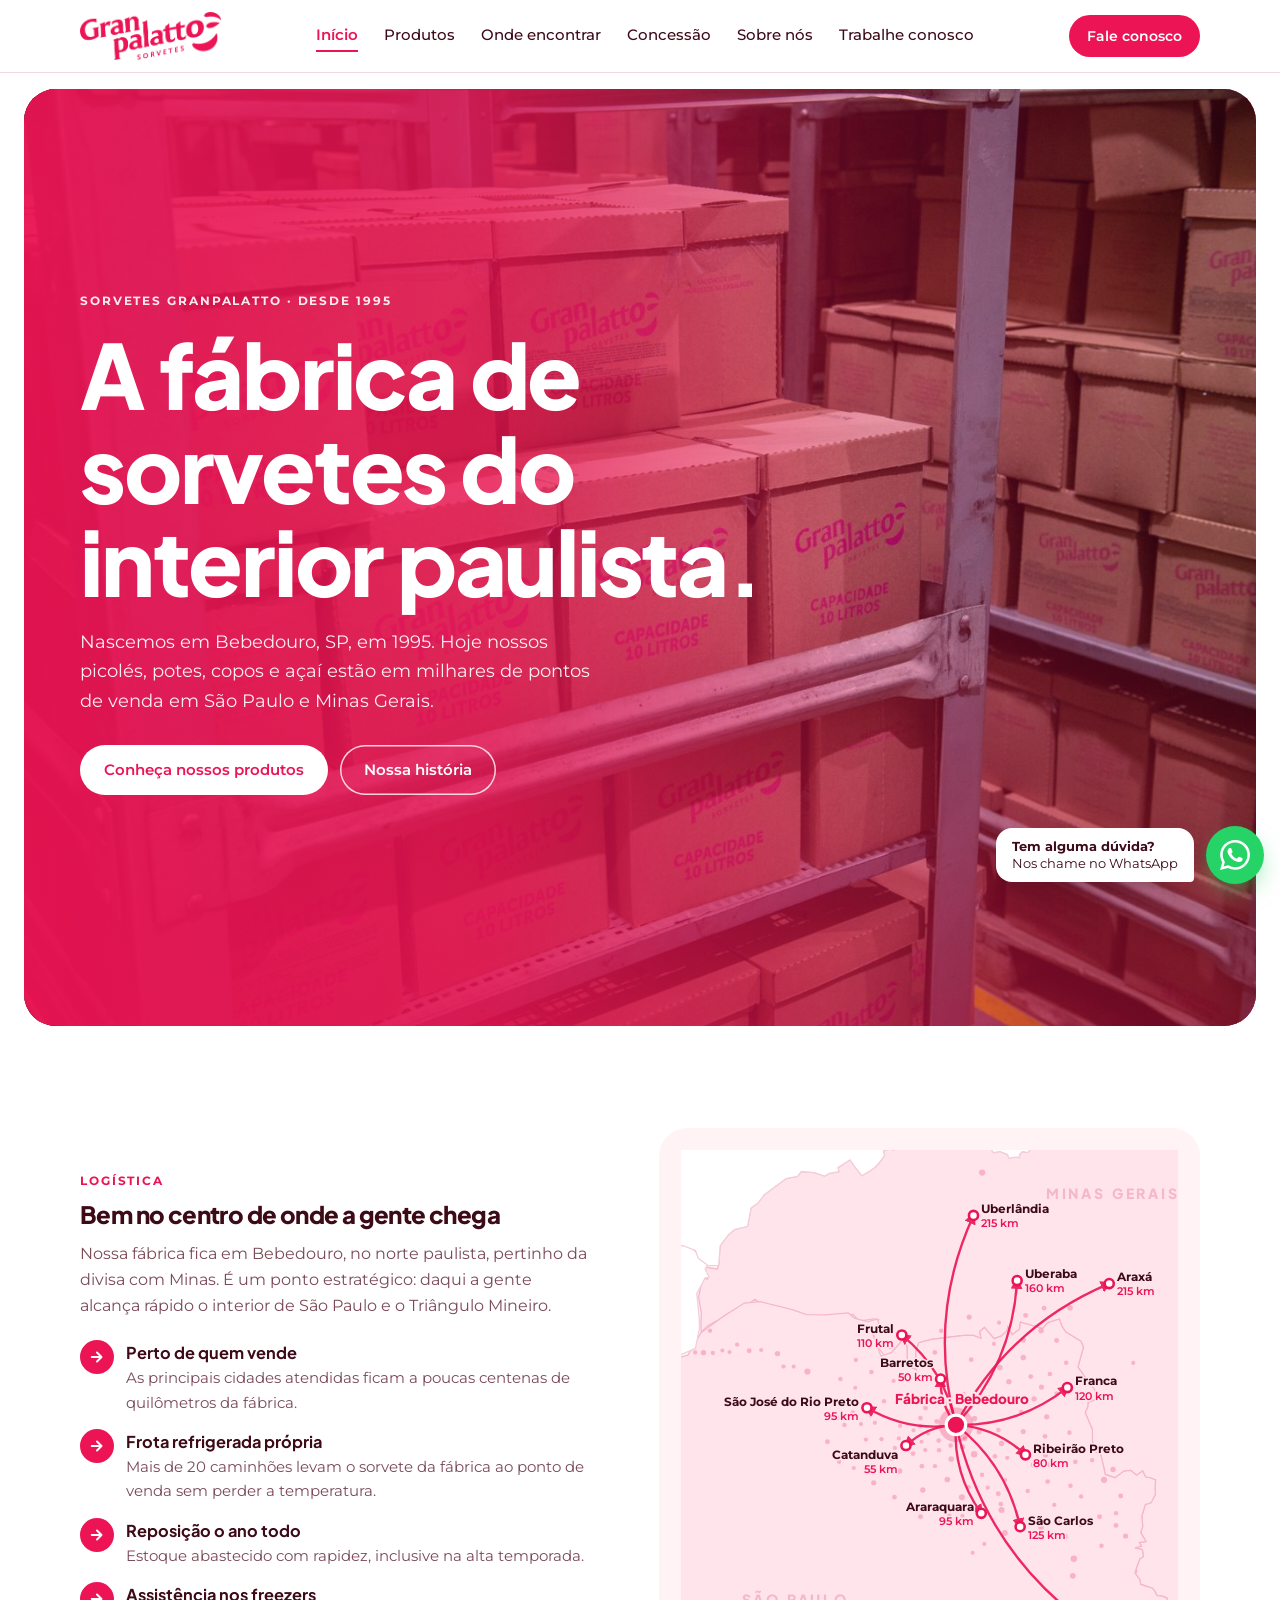
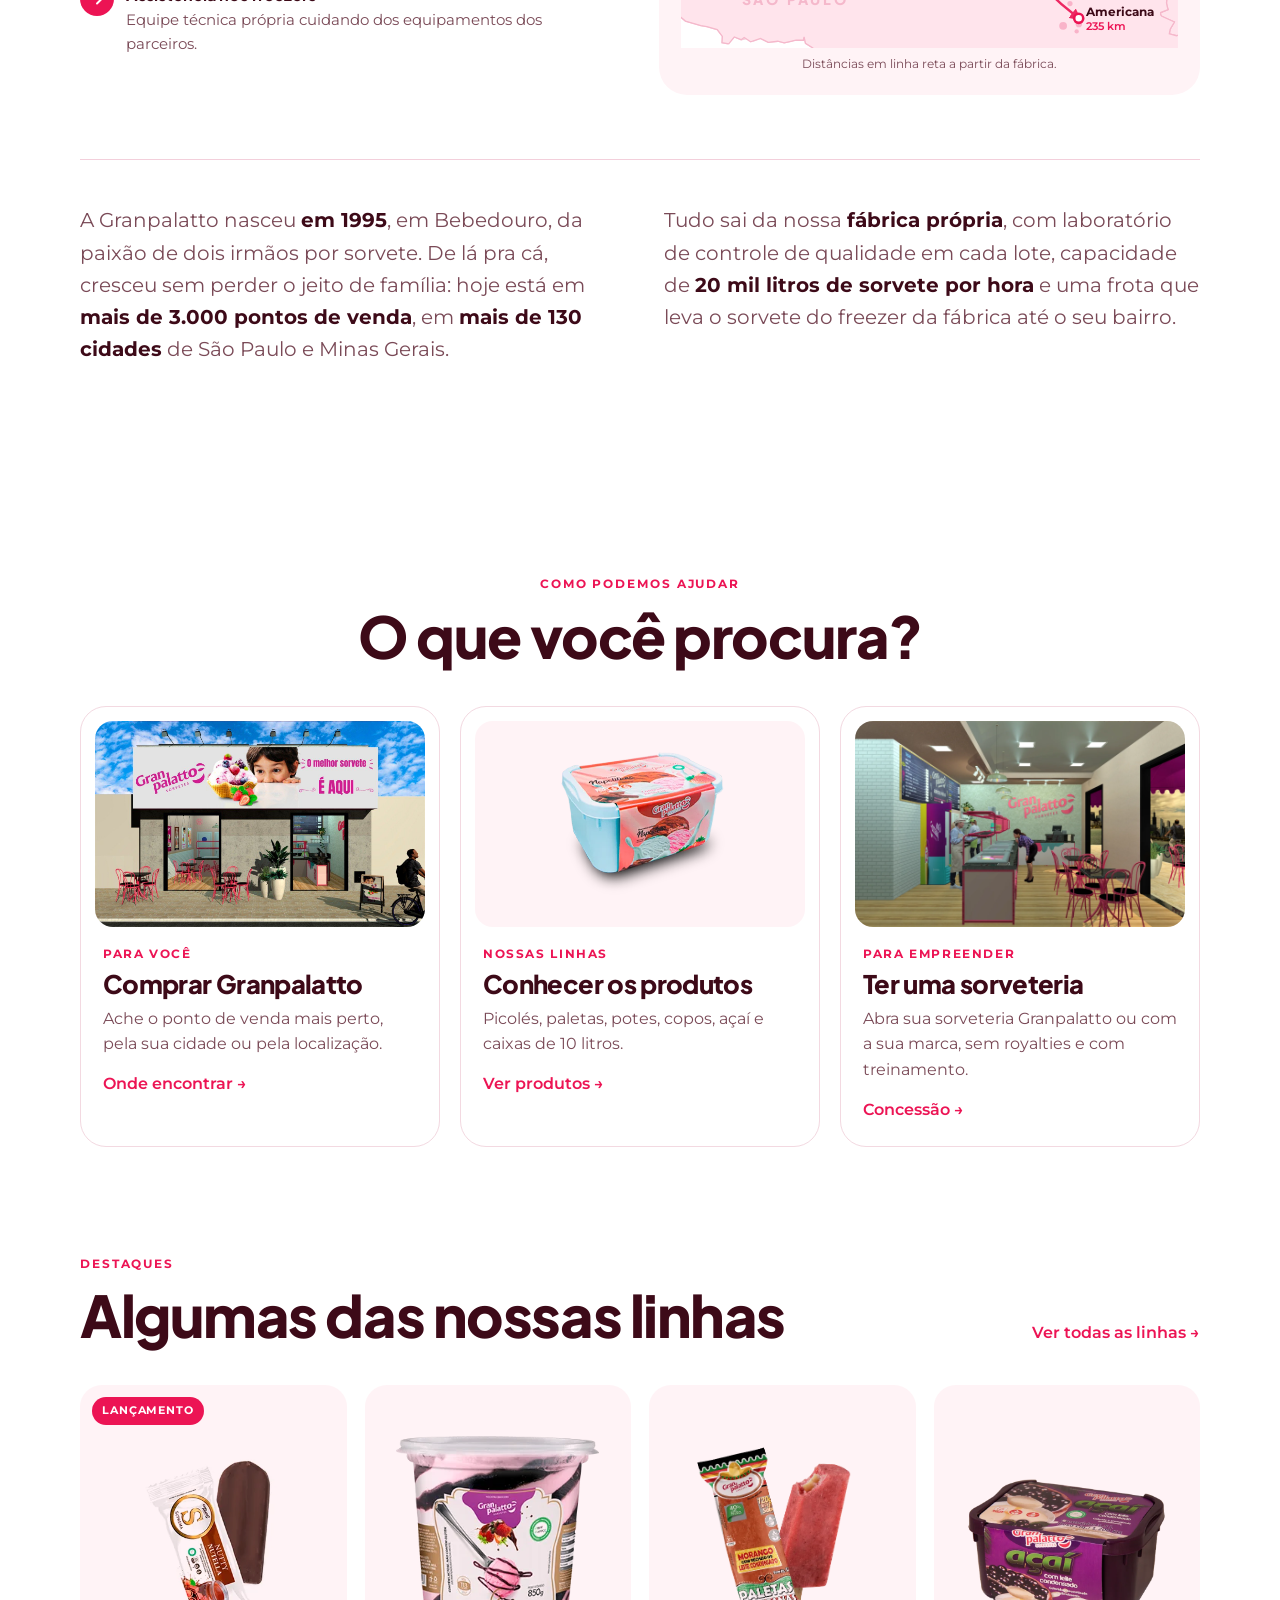
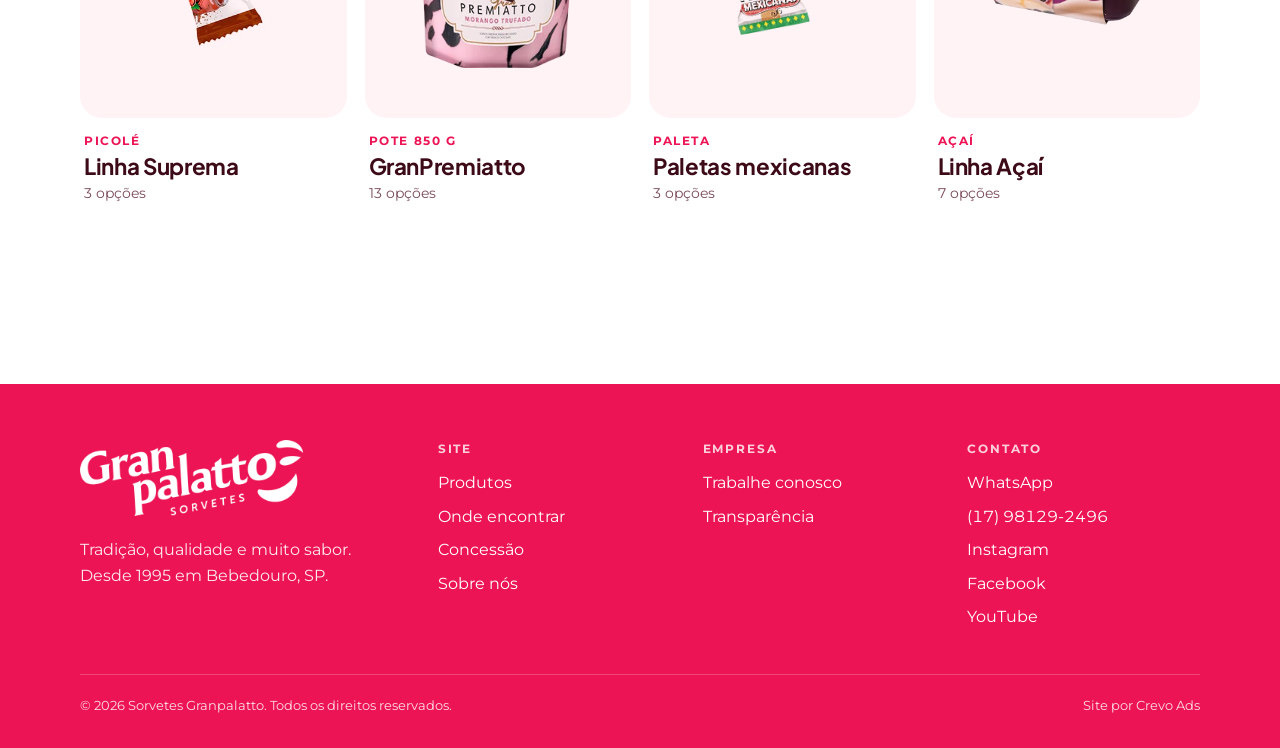
==== commit adc10a7d: "Assistente de parceria com dados da cidade e seção de rotas a partir de Bebedouro Co-Authored-By: Cl" ====
--- a/index.html
+++ b/index.html
@@ -21,14 +21,28 @@
       <div class="ctas"><a class="btn btn-white" href="produtos.html">Conheça nossos produtos</a><a class="btn btn-line-w" href="sobre.html">Nossa história</a></div>
     </div></section>
 
-  <div class="wrap">
-    <ul class="trust" aria-label="Granpalatto em números">
-      <li><b>1995</b><span>fundada em Bebedouro, SP</span></li>
-      <li><b>+3.000</b><span>pontos de venda</span></li>
-      <li><b>SP e MG</b><span>presença em dois estados</span></li>
-      <li><b>Fábrica própria</b><span>com laboratório e frota refrigerada</span></li>
-    </ul>
-  </div>
+  <section class="rota">
+    <div class="wrap rt-grid">
+      <div class="rt-txt">
+        <span class="eyebrow">Logística</span>
+        <h2>Bem no centro de onde a gente chega</h2>
+        <p>Nossa fábrica fica em Bebedouro, no norte paulista, pertinho da divisa com Minas. É um ponto estratégico: daqui a gente alcança rápido o interior de São Paulo e o Triângulo Mineiro.</p>
+        <ul class="rt-list">
+          <li><b>Perto de quem vende</b><span>As principais cidades atendidas ficam a poucas centenas de quilômetros da fábrica.</span></li>
+          <li><b>Frota refrigerada própria</b><span>Mais de 20 caminhões levam o sorvete da fábrica ao ponto de venda sem perder a temperatura.</span></li>
+          <li><b>Reposição o ano todo</b><span>Estoque abastecido com rapidez, inclusive na alta temporada.</span></li>
+          <li><b>Assistência nos freezers</b><span>Equipe técnica própria cuidando dos equipamentos dos parceiros.</span></li>
+        </ul>
+      </div>
+      <figure class="rt-fig"><svg class="rt-map" viewBox="0 0 459 460" role="img" aria-label="Mapa: a fábrica em Bebedouro e as rotas até as principais cidades atendidas em São Paulo e Minas Gerais"><defs><marker id="rt-arrow" viewBox="0 0 10 10" refX="7" refY="5" markerWidth="5" markerHeight="5" orient="auto-start-reverse"><path d="M0 0L10 5L0 10z" fill="#EC1454"/></marker><clipPath id="rt-clip"><rect width="459" height="460" rx="0"/></clipPath></defs><g clip-path="url(#rt-clip)"><path class="rt-uf rt-MG" d="M188.9 191.4L178.1 176.7L178.3 161.5L182.7 156.9L178.2 156.0L164.5 158.0L159.0 151.9L146.7 153.1L126.0 154.6L111.3 152.6L79.4 146.4L68.3 137.9L50.8 150.7L30.7 158.9L23.5 163.2L18.7 168.5L18.4 159.9L18.8 150.6L16.2 135.6L20.0 118.9L24.6 119.2L22.2 108.3L33.5 109.9L34.8 106.7L36.2 88.5L43.7 78.5L49.3 73.6L61.5 70.5L64.8 53.5L71.1 49.0L77.0 41.4L97.0 26.4L107.7 24.3L111.2 19.9L123.3 20.9L132.7 24.1L136.9 21.6L145.9 20.1L144.9 16.3L156.1 9.2L161.0 16.1L167.1 23.8L173.9 19.8L178.7 16.4L182.8 12.2L188.1 4.9L186.9 1.1L194.3 -1.8L195.7 0.2L203.4 -3.2L207.8 -4.4L212.1 -9.4L222.2 -2.5L225.0 -4.2L234.4 -5.0L240.4 -7.3L247.2 -7.7L251.5 -3.4L254.9 -2.0L258.9 -3.5L262.0 -2.9L270.4 -1.6L270.3 -3.6L275.2 -6.9L278.6 -5.5L284.7 -2.8L288.8 2.5L294.6 1.3L301.6 4.2L303.0 7.7L307.8 6.6L312.6 6.9L312.8 4.0L315.6 1.4L320.4 2.4L322.6 -0.5L324.1 -3.7L327.5 -2.0L330.6 -4.3L332.7 -6.0L336.2 -8.5L335.4 -12.9L335.9 -15.0L336.5 -15.4L338.3 -17.3L340.3 -19.7L343.5 -17.0L348.1 -20.7L353.1 -23.5L356.3 -25.9L360.2 -29.5L363.2 -33.1L364.8 -33.7L366.9 -37.8L373.2 -40.9L378.9 -47.3L382.5 -45.9L384.7 -47.8L388.4 -47.2L393.8 -50.0L396.5 -53.0L398.3 -61.4L399.7 -65.0L400.8 -68.4L403.8 -73.0L404.5 -75.0L410.6 -79.4L414.1 -78.8L424.7 -83.7L424.8 -86.2L428.0 -88.3L428.6 -88.8L429.1 -90.2L432.3 -89.4L432.8 -87.9L432.0 -80.3L431.1 -73.8L429.8 -72.2L430.6 -70.0L432.8 -66.7L432.3 -63.7L428.9 -62.1L424.5 -52.7L423.6 -47.9L423.8 -45.4L429.4 -42.8L434.1 -43.7L442.3 -43.4L445.9 -45.2L450.4 -48.1L448.9 -52.8L453.5 -55.4L453.3 -62.5L457.8 -66.9L456.2 -63.4L458.1 -58.9L460.2 -54.0L462.8 -48.4L462.4 -41.0L462.7 -35.5L471.7 -33.2L478.2 -31.5L480.2 -25.9L486.2 -5.9L478.5 2.5L478.1 7.2L481.0 12.7L483.6 13.5L489.7 13.0L494.9 16.3L503.1 18.8L501.3 23.0L499.2 26.1L500.2 28.0L498.3 32.2L497.2 33.9L490.6 43.3L490.4 47.8L483.1 57.6L481.9 67.9L479.4 74.2L476.9 81.4L474.5 94.3L473.3 98.4L474.5 106.2L474.5 109.9L474.0 115.5L477.0 121.3L478.2 127.9L477.0 133.5L474.7 140.5L479.6 142.3L479.6 145.6L484.4 147.0L489.2 149.2L493.1 150.1L499.8 149.6L506.1 151.7L506.7 155.8L509.5 157.3L508.1 165.2L502.1 168.2L499.1 175.6L497.7 179.5L491.6 185.4L491.0 187.6L494.6 190.7L491.4 195.1L498.2 193.1L502.3 198.6L502.4 202.5L497.6 205.2L493.9 213.6L492.7 214.6L488.0 221.5L482.9 230.2L475.0 231.7L471.0 241.0L471.8 244.5L481.7 242.6L488.8 246.8L492.8 253.0L497.6 254.2L496.2 262.4L488.7 275.8L485.6 278.7L485.9 285.3L483.8 289.0L481.8 290.8L482.8 295.0L481.7 301.9L469.7 304.1L470.6 307.4L473.8 310.4L471.1 315.0L471.8 318.0L479.2 325.3L477.3 334.2L473.5 339.0L474.5 340.8L479.6 343.9L481.3 347.5L481.8 354.1L482.3 363.6L481.7 366.1L474.1 370.0L470.3 379.1L473.0 381.8L480.9 383.0L482.9 383.2L481.1 387.9L483.2 391.6L481.8 397.4L480.7 400.9L478.0 399.4L477.7 405.1L473.2 411.8L474.0 416.2L472.9 422.1L474.8 426.3L480.2 429.2L485.9 430.0L493.6 430.8L489.9 435.2L486.3 448.9L474.0 452.2L474.3 449.0L469.1 446.5L464.8 449.4L462.2 447.5L457.7 448.7L451.1 446.9L451.9 442.7L455.8 436.0L444.2 430.7L443.0 429.3L443.1 427.3L450.0 424.5L449.2 422.0L448.5 418.5L448.9 413.9L444.6 412.2L439.8 411.7L437.4 407.0L435.2 404.6L432.3 403.9L424.7 401.3L423.8 396.9L419.8 391.6L421.0 389.5L420.6 386.3L423.9 377.6L427.1 375.7L426.2 369.1L419.3 367.6L425.4 366.0L423.4 362.6L429.5 361.7L424.6 353.2L426.5 348.0L425.8 337.9L428.9 327.5L434.1 325.9L435.3 323.8L438.2 318.4L438.0 312.1L438.4 304.7L433.1 302.6L429.2 302.1L426.5 296.4L420.9 300.4L415.5 296.0L409.3 296.6L400.9 302.7L391.9 299.7L390.1 291.1L388.5 284.6L387.7 281.0L382.3 278.5L380.9 273.3L380.1 268.8L380.0 258.2L373.4 242.7L375.8 237.0L376.0 233.1L382.6 230.7L382.9 223.8L381.9 221.2L373.6 210.2L366.7 200.5L371.8 181.9L369.3 176.6L355.5 168.2L351.8 162.7L349.6 156.1L339.1 159.5L334.0 164.9L313.6 158.9L312.8 165.4L305.9 170.7L302.0 163.5L300.8 167.2L296.2 171.7L289.2 174.3L280.3 163.9L276.0 167.7L277.2 174.0L270.0 171.3L261.8 171.3L245.2 173.2L231.5 175.0L219.6 178.0L216.8 186.6L217.5 202.9L209.1 199.3L208.7 180.7L204.8 175.4L194.8 187.0Z"/><path class="rt-uf rt-PR" d="M24.3 491.2L20.6 494.2L12.0 493.7L6.6 484.2L2.7 482.0L-0.6 477.1L1.9 483.9L-4.3 486.3L-2.5 491.1L-6.0 497.8L-10.3 498.3L-11.2 491.2L-12.0 485.6L-9.8 477.2L-18.4 472.9L-27.4 466.6L-24.8 459.2L-26.2 451.7L-25.8 443.2L-26.3 436.0L-29.7 428.9L-23.0 425.2L-16.2 425.8L-6.1 426.7L4.1 435.2L18.4 439.3L23.9 440.3L33.5 443.1L38.2 449.4L37.9 455.1L43.1 456.2L49.2 449.9L55.5 452.4L61.7 451.2L67.0 453.6L73.4 451.2L80.6 454.8L89.4 453.8L95.3 455.3L100.5 454.1L106.1 452.7L113.0 452.9L113.7 449.7L115.0 455.8L121.8 460.0L124.5 467.0L132.0 470.2L138.2 470.9L142.6 476.5L147.9 493.0L141.8 495.1L136.7 496.5L132.0 499.0L132.1 504.8L129.9 503.9L126.3 501.4L124.5 497.7L125.7 496.1L122.4 493.8L120.4 492.9L119.8 490.5L119.1 491.7L119.4 499.0L113.4 505.2L102.5 499.3L91.7 497.8L92.4 494.3L93.3 490.3L94.5 488.3L93.3 483.3L91.4 482.4L86.2 485.0L79.8 486.9L75.9 484.8L67.8 483.4L67.8 484.8L65.0 486.7L68.2 489.4L66.3 491.3L68.8 491.6L66.0 495.0L58.6 497.5L52.5 494.9L47.7 491.6L44.5 488.5L43.6 487.5L40.9 487.2L41.0 488.8L33.3 488.2L30.5 494.8L24.3 491.2Z"/><path class="rt-uf rt-SP" d="M55.5 452.4L49.2 449.9L44.1 456.2L37.9 455.1L38.2 449.4L33.5 443.1L23.9 440.3L18.4 439.3L4.1 435.2L-6.1 426.7L-16.2 425.8L-23.0 425.2L-23.6 411.5L-30.0 405.8L-24.0 390.2L-20.0 384.4L-25.9 379.7L-23.4 371.3L-20.3 367.3L-18.0 360.1L-25.1 355.1L-21.6 353.9L-20.9 347.7L-17.6 335.3L-26.2 333.3L-31.4 329.0L-28.8 318.8L-27.1 305.9L-26.2 299.3L-27.1 284.3L-26.6 282.9L-20.7 277.2L-18.8 267.5L-26.3 263.6L-25.9 256.8L-23.5 249.1L-20.5 228.1L-27.5 227.0L-35.1 222.3L-23.3 208.2L-13.2 195.3L6.4 189.5L18.7 168.5L39.1 153.7L58.6 141.4L73.3 140.1L102.8 147.4L116.0 152.0L132.8 152.4L154.5 150.5L160.5 155.5L172.7 158.6L181.2 156.2L182.8 159.9L177.2 170.3L184.7 190.3L194.8 187.0L204.8 175.4L208.7 180.7L209.1 199.3L217.5 202.9L216.8 186.6L219.6 178.0L231.5 175.0L245.2 173.2L261.8 171.3L270.0 171.3L277.2 174.0L276.0 167.7L280.3 163.9L289.2 174.3L296.2 171.7L300.8 167.2L302.0 163.5L305.9 170.7L312.8 165.4L313.6 158.9L334.0 164.9L339.1 159.5L349.6 156.1L351.8 162.7L355.5 168.2L369.3 176.6L371.8 181.9L366.7 200.5L373.6 210.2L381.9 221.2L382.9 223.8L382.6 230.7L376.0 233.1L375.8 237.0L373.4 242.7L380.0 258.2L380.1 268.8L380.9 273.3L382.3 278.5L387.7 281.0L388.5 284.6L390.1 291.1L391.9 299.7L400.9 302.7L409.3 296.6L415.5 296.0L420.9 300.4L426.5 296.4L429.2 302.1L433.1 302.6L438.4 304.7L438.0 312.1L438.2 318.4L435.3 323.8L434.1 325.9L428.9 327.5L425.8 337.9L426.5 348.0L424.6 353.2L429.5 361.7L423.4 362.6L425.4 366.0L419.3 367.6L426.2 369.1L427.1 375.7L423.9 377.6L420.6 386.3L419.3 390.6L423.8 396.9L424.7 401.3L432.3 403.9L435.2 404.6L437.4 407.0L439.8 411.7L444.6 412.2L448.9 413.9L448.5 418.5L449.2 422.0L450.0 424.5L443.1 427.3L443.0 429.3L444.2 430.7L455.8 436.0L451.9 442.7L451.1 446.9L457.7 448.7L462.2 447.5L464.8 449.4L469.1 446.5L474.3 449.0L474.0 452.2L482.3 449.6L482.3 456.6L480.9 459.4L478.6 467.8L478.4 472.0L480.1 478.0L474.3 485.5L472.6 483.5L465.7 478.9L458.2 479.9L456.3 484.6L450.0 488.6L445.9 488.6L444.0 487.1L438.7 483.8L430.2 482.5L419.2 484.8L411.9 485.8L405.8 487.8L397.2 492.6L396.3 486.0L390.8 483.6L382.5 482.5L376.9 485.7L376.1 488.4L377.4 493.7L381.1 497.4L366.7 503.1L362.8 503.9L360.7 499.0L355.3 495.4L341.1 498.5L339.6 494.3L337.1 487.3L335.7 480.7L329.7 482.0L326.1 483.4L321.1 485.1L320.1 482.2L317.2 482.8L314.3 483.5L300.9 488.3L299.4 484.3L293.2 483.5L278.8 479.6L276.0 485.7L277.2 488.0L273.9 486.5L267.7 487.0L265.6 489.2L262.1 488.5L258.9 487.3L247.8 487.9L235.9 494.2L233.3 491.9L224.4 486.7L206.0 487.8L193.4 486.4L187.6 488.6L182.6 487.0L175.7 486.4L168.7 488.1L168.4 493.0L166.6 491.1L164.5 484.1L157.8 478.2L157.2 480.6L155.5 488.0L147.3 488.1L137.7 474.1L132.0 470.2L124.5 467.0L121.8 460.0L115.0 455.8L113.7 449.7L113.0 452.9L106.1 452.7L100.5 454.1L95.3 455.3L89.4 453.8L80.6 454.8L73.4 451.2L64.3 454.3L58.4 450.4Z"/><path class="rt-uf rt-MS" d="M-54.5 151.6L-45.7 164.7L-41.0 158.2L-29.3 151.2L-30.2 148.9L-33.8 142.3L-36.2 138.9L-38.2 135.9L-48.8 122.5L-54.3 108.5L-60.1 91.1L-60.7 86.2L-63.2 83.3L-56.7 83.8L-52.5 81.7L-37.7 86.6L-34.8 84.8L-28.2 74.7L-25.9 75.4L-20.6 76.6L-16.4 79.4L-10.0 81.8L-4.9 87.4L-0.2 86.1L10.6 90.8L17.0 98.3L20.1 101.0L24.8 106.0L22.3 110.0L25.9 117.6L22.3 118.1L14.5 132.9L15.1 137.7L16.9 155.9L17.1 164.8L13.3 183.3L-8.9 192.8L-19.6 205.9L-28.1 216.8L-38.4 218.2L-46.6 209.1L-59.2 204.4L-65.0 207.9L-76.0 206.0L-81.0 196.2L-83.4 187.7L-83.7 185.1L-86.1 172.9L-74.5 162.6L-62.9 160.3L-54.5 151.6Z"/><path class="rt-uf rt-GO" d="M3.0 88.7L-4.9 87.4L-10.0 81.8L-16.4 79.4L-20.6 76.6L-25.9 75.4L-28.2 74.7L-38.3 74.0L-42.8 73.7L-45.5 67.3L-43.5 38.1L-46.4 36.7L-53.2 36.1L-56.3 32.3L-64.9 24.8L-67.8 14.1L-56.1 14.1L-51.6 6.9L-49.4 7.3L-45.5 8.1L-41.1 9.3L-42.2 2.8L-46.3 -3.9L-42.2 -11.2L-50.3 -15.7L-55.8 -18.6L-60.5 -26.1L-67.8 -24.3L-76.8 -25.6L-78.2 -31.5L-86.5 -36.0L-89.5 -37.6L-92.7 -44.7L-93.9 -51.0L-93.6 -55.2L-100.7 -61.1L-96.5 -62.3L-97.7 -67.3L-97.0 -69.9L-98.7 -76.2L-103.6 -81.5L-88.6 -76.3L-78.4 -76.8L-75.7 -74.9L-75.5 -80.3L-76.6 -88.7L-77.7 -90.9L-73.2 -93.1L-71.2 -100.9L-69.2 -105.2L-63.7 -106.6L-60.4 -110.5L-51.2 -113.1L-43.3 -112.3L-32.6 -108.1L-31.9 -101.9L-23.4 -99.1L-21.5 -95.4L-3.8 -86.8L11.2 -87.2L24.4 -98.8L20.8 -100.6L21.4 -108.4L17.8 -107.3L8.1 -111.2L10.5 -121.0L17.7 -127.3L24.8 -130.8L27.7 -124.7L34.1 -122.8L37.7 -122.0L42.1 -116.9L43.4 -113.4L46.6 -109.3L47.3 -107.8L49.5 -104.3L52.9 -101.4L54.6 -102.4L51.2 -99.2L50.6 -92.7L46.7 -90.2L41.8 -82.5L46.7 -74.1L38.8 -65.4L42.7 -56.8L51.2 -52.9L48.1 -48.8L57.5 -42.0L73.1 -45.3L77.2 -46.8L80.1 -45.8L85.6 -40.2L88.8 -36.9L96.5 -32.7L97.3 -36.9L99.5 -40.1L105.6 -45.4L110.9 -44.7L115.1 -50.3L111.6 -55.1L110.6 -60.4L114.6 -62.5L120.2 -60.5L124.3 -54.8L132.4 -50.2L142.5 -54.2L150.1 -56.0L156.4 -54.5L163.5 -55.0L163.5 -61.4L164.8 -62.3L166.4 -64.6L165.6 -66.4L164.9 -69.1L168.1 -77.2L171.7 -80.3L175.7 -80.9L177.9 -83.3L178.3 -87.7L182.1 -88.1L187.7 -86.8L194.2 -87.0L198.9 -87.8L210.8 -82.1L216.9 -73.3L221.1 -70.2L220.5 -65.5L220.2 -54.4L220.0 -52.2L225.4 -48.0L231.8 -47.3L235.5 -53.1L240.3 -45.4L239.7 -33.9L246.3 -34.7L248.8 -40.7L250.7 -47.6L251.8 -52.2L257.3 -56.2L262.5 -50.8L262.7 -48.6L270.2 -45.7L271.7 -44.5L279.7 -40.8L280.9 -41.1L287.8 -45.4L289.6 -47.0L297.3 -47.6L312.4 -48.1L318.6 -52.9L319.5 -55.7L322.8 -62.1L332.1 -56.3L333.2 -58.2L335.0 -61.7L335.2 -63.0L336.3 -65.5L334.2 -78.4L335.9 -80.7L337.1 -82.4L338.2 -83.9L341.2 -85.9L342.8 -91.5L343.2 -94.3L346.8 -87.6L350.6 -86.2L362.2 -87.7L367.1 -74.7L364.1 -70.1L361.4 -65.6L360.2 -61.3L358.5 -56.9L360.0 -50.3L361.6 -46.3L363.5 -40.4L365.3 -37.3L364.8 -33.7L363.2 -33.1L360.2 -29.5L356.3 -25.9L353.1 -23.5L348.1 -20.7L343.5 -17.0L340.3 -19.7L338.3 -17.3L336.5 -15.4L335.9 -15.0L335.4 -12.9L336.2 -8.5L332.7 -6.0L330.6 -4.3L327.5 -2.0L324.1 -3.7L322.6 -0.5L320.4 2.4L315.6 1.4L312.8 4.0L312.6 6.9L307.8 6.6L303.0 7.7L301.6 4.2L294.6 1.3L288.8 2.5L284.7 -2.8L278.6 -5.5L275.2 -6.9L270.3 -3.6L270.4 -1.6L262.0 -2.9L258.9 -3.5L254.9 -2.0L251.5 -3.4L247.2 -7.7L240.4 -7.3L234.4 -5.0L225.0 -4.2L222.2 -2.5L212.1 -9.4L207.8 -4.4L203.4 -3.2L195.7 0.2L194.3 -1.8L186.9 1.1L188.1 4.9L182.8 12.2L178.7 16.4L173.9 19.8L167.1 23.8L161.0 16.1L156.1 9.2L144.9 16.3L145.9 20.1L136.9 21.6L132.7 24.1L123.3 20.9L111.2 19.9L107.7 24.3L97.0 26.4L77.0 41.4L71.1 49.0L64.8 53.5L61.5 70.5L49.3 73.6L43.7 78.5L36.2 88.5L34.8 106.7L24.9 106.8L20.1 103.1L15.9 100.1L13.4 92.9L3.0 88.7Z"/></g><text class="rt-st" x="337" y="45">MINAS GERAIS</text><text class="rt-st" x="56" y="420">SÃO PAULO</text><circle class="rt-c" cx="254.0" cy="253.9" r="4.4"/><circle class="rt-c" cx="318.2" cy="281.6" r="5.0"/><circle class="rt-c" cx="239.8" cy="211.6" r="3.2"/><circle class="rt-c" cx="277.4" cy="335.6" r="3.6"/><circle class="rt-c" cx="293.1" cy="317.5" r="2.3"/><circle class="rt-c" cx="295.5" cy="327.1" r="2.2"/><circle class="rt-c" cx="296.1" cy="332.5" r="2.8"/><circle class="rt-c" cx="313.3" cy="348.0" r="3.9"/><circle class="rt-c" cx="302.9" cy="214.0" r="2.5"/><circle class="rt-c" cx="314.4" cy="242.1" r="2.2"/><circle class="rt-c" cx="316.2" cy="191.7" r="2.6"/><circle class="rt-c" cx="309.5" cy="230.1" r="3.1"/><circle class="rt-c" cx="326.1" cy="229.9" r="2.4"/><circle class="rt-c" cx="285.1" cy="229.1" r="2.8"/><circle class="rt-c" cx="270.8" cy="281.0" r="3.0"/><circle class="rt-c" cx="268.1" cy="193.7" r="2.2"/><circle class="rt-c" cx="294.5" cy="201.0" r="2.6"/><circle class="rt-c" cx="299.2" cy="353.7" r="2.7"/><circle class="rt-c" cx="259.5" cy="320.8" r="2.8"/><circle class="rt-c" cx="265.7" cy="311.4" r="2.0"/><circle class="rt-c" cx="246.0" cy="304.4" r="2.6"/><circle class="rt-c" cx="260.0" cy="274.3" r="2.4"/><circle class="rt-c" cx="234.6" cy="292.1" r="2.0"/><circle class="rt-c" cx="296.1" cy="271.2" r="2.5"/><circle class="rt-c" cx="207.8" cy="273.0" r="3.2"/><circle class="rt-c" cx="249.6" cy="285.4" r="2.6"/><circle class="rt-c" cx="221.2" cy="247.6" r="2.2"/><circle class="rt-c" cx="210.1" cy="230.6" r="2.7"/><circle class="rt-c" cx="238.4" cy="277.4" r="2.1"/><circle class="rt-c" cx="275.4" cy="260.2" r="2.4"/><circle class="rt-c" cx="271.1" cy="248.0" r="2.6"/><circle class="rt-c" cx="236.3" cy="250.9" r="2.3"/><circle class="rt-c" cx="187.5" cy="232.1" r="2.0"/><circle class="rt-c" cx="171.8" cy="238.1" r="4.1"/><circle class="rt-c" cx="201.2" cy="266.4" r="2.0"/><circle class="rt-c" cx="316.2" cy="260.1" r="2.4"/><circle class="rt-c" cx="202.5" cy="254.8" r="2.0"/><circle class="rt-c" cx="249.1" cy="272.9" r="2.1"/><circle class="rt-c" cx="223.4" cy="314.1" r="2.5"/><circle class="rt-c" cx="356.9" cy="219.5" r="5.0"/><circle class="rt-c" cx="260.8" cy="225.5" r="2.2"/><circle class="rt-c" cx="333.0" cy="219.0" r="2.4"/><circle class="rt-c" cx="221.3" cy="338.8" r="2.3"/><circle class="rt-c" cx="243.5" cy="233.3" r="2.4"/><circle class="rt-c" cx="238.1" cy="268.4" r="2.2"/><circle class="rt-c" cx="267.5" cy="237.4" r="2.3"/><circle class="rt-c" cx="214.3" cy="280.4" r="2.2"/><circle class="rt-c" cx="278.1" cy="300.0" r="2.1"/><circle class="rt-c" cx="203.9" cy="197.7" r="2.2"/><circle class="rt-c" cx="325.7" cy="290.8" r="2.6"/><circle class="rt-c" cx="347.0" cy="176.0" r="2.3"/><circle class="rt-c" cx="365.8" cy="229.5" r="2.0"/><circle class="rt-c" cx="234.5" cy="187.0" r="2.2"/><circle class="rt-c" cx="340.8" cy="206.9" r="2.1"/><circle class="rt-c" cx="225.9" cy="238.3" r="2.3"/><circle class="rt-c" cx="222.5" cy="292.1" r="2.2"/><circle class="rt-c" cx="336.3" cy="264.5" r="2.2"/><circle class="rt-c" cx="202.0" cy="296.6" r="2.5"/><circle class="rt-c" cx="337.8" cy="246.5" r="2.4"/><circle class="rt-c" cx="332.6" cy="166.8" r="2.6"/><circle class="rt-c" cx="323.1" cy="209.3" r="2.2"/><circle class="rt-c" cx="332.6" cy="348.2" r="2.7"/><circle class="rt-c" cx="354.2" cy="357.1" r="3.0"/><circle class="rt-c" cx="362.9" cy="377.6" r="3.0"/><circle class="rt-c" cx="178.0" cy="307.4" r="2.4"/><circle class="rt-c" cx="350.2" cy="344.7" r="2.7"/><circle class="rt-c" cx="338.7" cy="306.3" r="2.2"/><circle class="rt-c" cx="359.8" cy="310.2" r="2.1"/><circle class="rt-c" cx="141.4" cy="232.6" r="2.3"/><circle class="rt-c" cx="144.5" cy="247.4" r="1.9"/><circle class="rt-c" cx="147.3" cy="211.5" r="2.1"/><circle class="rt-c" cx="155.0" cy="230.5" r="2.1"/><circle class="rt-c" cx="170.8" cy="267.5" r="2.0"/><circle class="rt-c" cx="369.6" cy="320.1" r="2.0"/><circle class="rt-c" cx="228.3" cy="261.9" r="1.9"/><circle class="rt-c" cx="161.5" cy="194.0" r="2.0"/><circle class="rt-c" cx="197.6" cy="275.3" r="2.0"/><circle class="rt-c" cx="390.8" cy="304.7" r="2.9"/><circle class="rt-c" cx="310.5" cy="120.6" r="5.0"/><circle class="rt-c" cx="152.8" cy="280.2" r="1.9"/><circle class="rt-c" cx="135.3" cy="269.5" r="2.3"/><circle class="rt-c" cx="225.6" cy="277.2" r="2.0"/><circle class="rt-c" cx="175.9" cy="205.1" r="2.1"/><circle class="rt-c" cx="151.0" cy="254.0" r="2.1"/><circle class="rt-c" cx="247.9" cy="337.8" r="2.1"/><circle class="rt-c" cx="146.0" cy="288.1" r="2.0"/><circle class="rt-c" cx="395.6" cy="123.4" r="2.9"/><circle class="rt-c" cx="260.0" cy="338.0" r="1.9"/><circle class="rt-c" cx="270.2" cy="60.4" r="5.0"/><circle class="rt-c" cx="369.5" cy="346.2" r="2.3"/><circle class="rt-c" cx="359.4" cy="145.7" r="2.6"/><circle class="rt-c" cx="399.1" cy="295.1" r="2.5"/><circle class="rt-c" cx="266.2" cy="154.3" r="2.4"/><circle class="rt-c" cx="318.4" cy="152.9" r="2.3"/><circle class="rt-c" cx="386.7" cy="338.9" r="2.3"/><circle class="rt-c" cx="379.8" cy="286.6" r="2.0"/><circle class="rt-c" cx="278.2" cy="20.8" r="2.9"/><circle class="rt-c" cx="197.2" cy="320.7" r="2.2"/><circle class="rt-c" cx="158.7" cy="242.7" r="2.2"/><circle class="rt-c" cx="240.4" cy="166.9" r="2.1"/><circle class="rt-c" cx="344.8" cy="327.9" r="2.0"/><circle class="rt-c" cx="358.8" cy="261.1" r="2.1"/><circle class="rt-c" cx="171.5" cy="180.2" r="2.0"/><circle class="rt-c" cx="204.0" cy="170.9" r="2.5"/><circle class="rt-c" cx="193.7" cy="181.9" r="2.1"/><circle class="rt-c" cx="361.9" cy="393.4" r="2.7"/><circle class="rt-c" cx="364.3" cy="288.1" r="2.2"/><circle class="rt-c" cx="301.4" cy="284.4" r="2.0"/><circle class="rt-c" cx="406.2" cy="319.6" r="2.3"/><circle class="rt-c" cx="280.2" cy="363.9" r="1.9"/><circle class="rt-c" cx="116.8" cy="204.7" r="2.9"/><circle class="rt-c" cx="20.7" cy="187.2" r="2.5"/><circle class="rt-c" cx="89.1" cy="188.1" r="2.5"/><circle class="rt-c" cx="320.3" cy="315.0" r="2.1"/><circle class="rt-c" cx="340.2" cy="290.7" r="2.4"/><circle class="rt-c" cx="336.7" cy="281.7" r="2.4"/><circle class="rt-c" cx="161.0" cy="219.6" r="1.9"/><circle class="rt-c" cx="63.0" cy="185.5" r="2.3"/><circle class="rt-c" cx="316.2" cy="175.6" r="2.4"/><circle class="rt-c" cx="290.0" cy="283.0" r="2.2"/><circle class="rt-c" cx="179.1" cy="252.0" r="2.0"/><circle class="rt-c" cx="262.5" cy="266.7" r="2.2"/><circle class="rt-c" cx="104.1" cy="200.1" r="1.9"/><circle class="rt-c" cx="166.3" cy="253.2" r="2.0"/><circle class="rt-c" cx="355.8" cy="196.6" r="2.1"/><circle class="rt-c" cx="293.2" cy="258.7" r="2.2"/><circle class="rt-c" cx="221.2" cy="255.3" r="2.0"/><circle class="rt-c" cx="159.6" cy="293.8" r="1.9"/><circle class="rt-c" cx="401.8" cy="346.8" r="2.2"/><circle class="rt-c" cx="410.7" cy="356.6" r="2.4"/><circle class="rt-c" cx="388.4" cy="365.7" r="2.1"/><circle class="rt-c" cx="283.3" cy="311.9" r="2.0"/><circle class="rt-c" cx="222.2" cy="269.5" r="1.9"/><circle class="rt-c" cx="38.2" cy="185.2" r="1.9"/><circle class="rt-c" cx="13.1" cy="187.0" r="2.0"/><circle class="rt-c" cx="29.4" cy="187.5" r="2.0"/><circle class="rt-c" cx="196.4" cy="213.3" r="1.9"/><circle class="rt-c" cx="94.7" cy="200.1" r="2.0"/><circle class="rt-c" cx="44.8" cy="186.7" r="1.9"/><circle class="rt-c" cx="189.1" cy="196.3" r="2.0"/><circle class="rt-c" cx="74.0" cy="184.8" r="1.9"/><circle class="rt-c" cx="185.2" cy="267.1" r="2.0"/><circle class="rt-c" cx="51.8" cy="179.8" r="2.0"/><circle class="rt-c" cx="269.4" cy="372.0" r="1.9"/><circle class="rt-c" cx="214.8" cy="259.0" r="1.9"/><circle class="rt-c" cx="335.4" cy="146.1" r="2.2"/><circle class="rt-c" cx="26.8" cy="167.0" r="2.0"/><circle class="rt-c" cx="347.1" cy="224.8" r="2.0"/><circle class="rt-c" cx="293.8" cy="159.5" r="1.9"/><circle class="rt-c" cx="194.6" cy="285.4" r="1.9"/><circle class="rt-c" cx="289.1" cy="179.1" r="1.9"/><circle class="rt-c" cx="401.8" cy="335.6" r="2.0"/><circle class="rt-c" cx="299.5" cy="304.8" r="1.9"/><circle class="rt-c" cx="367.4" cy="432.6" r="4.3"/><circle class="rt-c" cx="353.0" cy="439.6" r="3.6"/><circle class="rt-c" cx="352.2" cy="288.3" r="1.9"/><circle class="rt-c" cx="417.8" cy="196.7" r="1.9"/><circle class="rt-c" cx="367.5" cy="438.0" r="2.9"/><circle class="rt-c" cx="365.5" cy="444.7" r="2.0"/><circle class="rt-c" cx="359.3" cy="419.0" r="2.4"/><path class="rt-line" d="M254.0 253.9Q227.2 154.2 270.2 60.4" pathLength="100" style="--d:0.00s" marker-end="url(#rt-arrow)"/><path class="rt-line" d="M254.0 253.9Q306.2 197.4 310.5 120.6" pathLength="100" style="--d:0.18s" marker-end="url(#rt-arrow)"/><path class="rt-line" d="M254.0 253.9Q301.3 163.1 395.6 123.4" pathLength="100" style="--d:0.36s" marker-end="url(#rt-arrow)"/><path class="rt-line" d="M254.0 253.9Q243.9 203.4 204.0 170.9" pathLength="100" style="--d:0.54s" marker-end="url(#rt-arrow)"/><path class="rt-line" d="M254.0 253.9Q210.0 260.8 171.8 238.1" pathLength="100" style="--d:0.72s" marker-end="url(#rt-arrow)"/><path class="rt-line" d="M254.0 253.9Q227.4 255.1 207.8 273.0" pathLength="100" style="--d:0.90s" marker-end="url(#rt-arrow)"/><path class="rt-line" d="M254.0 253.9Q239.3 235.3 239.8 211.6" pathLength="100" style="--d:1.08s" marker-end="url(#rt-arrow)"/><path class="rt-line" d="M254.0 253.9Q311.6 255.2 356.9 219.5" pathLength="100" style="--d:1.26s" marker-end="url(#rt-arrow)"/><path class="rt-line" d="M254.0 253.9Q291.1 256.2 318.2 281.6" pathLength="100" style="--d:1.44s" marker-end="url(#rt-arrow)"/><path class="rt-line" d="M254.0 253.9Q251.0 298.9 277.4 335.6" pathLength="100" style="--d:1.62s" marker-end="url(#rt-arrow)"/><path class="rt-line" d="M254.0 253.9Q300.6 290.3 313.3 348.0" pathLength="100" style="--d:1.80s" marker-end="url(#rt-arrow)"/><path class="rt-line" d="M254.0 253.9Q278.5 363.7 367.4 432.6" pathLength="100" style="--d:1.98s" marker-end="url(#rt-arrow)"/><g class="rt-lb" style="--d:0.60s"><circle cx="270.2" cy="60.4" r="4.2"/><text x="277.2" y="58.4" text-anchor="start">Uberlândia<tspan x="277.2" dy="13">215 km</tspan></text></g><g class="rt-lb" style="--d:0.78s"><circle cx="310.5" cy="120.6" r="4.2"/><text x="317.5" y="118.6" text-anchor="start">Uberaba<tspan x="317.5" dy="13">160 km</tspan></text></g><g class="rt-lb" style="--d:0.96s"><circle cx="395.6" cy="123.4" r="4.2"/><text x="402.6" y="121.4" text-anchor="start">Araxá<tspan x="402.6" dy="13">215 km</tspan></text></g><g class="rt-lb" style="--d:1.14s"><circle cx="204.0" cy="170.9" r="4.2"/><text x="197.0" y="168.9" text-anchor="end">Frutal<tspan x="197.0" dy="13">110 km</tspan></text></g><g class="rt-lb" style="--d:1.32s"><circle cx="171.8" cy="238.1" r="4.2"/><text x="164.8" y="236.1" text-anchor="end">São José do Rio Preto<tspan x="164.8" dy="13">95 km</tspan></text></g><g class="rt-lb" style="--d:1.50s"><circle cx="207.8" cy="273.0" r="4.2"/><text x="200.8" y="285.0" text-anchor="end">Catanduva<tspan x="200.8" dy="13">55 km</tspan></text></g><g class="rt-lb" style="--d:1.68s"><circle cx="239.8" cy="211.6" r="4.2"/><text x="232.8" y="200.6" text-anchor="end">Barretos<tspan x="232.8" dy="13">50 km</tspan></text></g><g class="rt-lb" style="--d:1.86s"><circle cx="356.9" cy="219.5" r="4.2"/><text x="363.9" y="217.5" text-anchor="start">Franca<tspan x="363.9" dy="13">120 km</tspan></text></g><g class="rt-lb" style="--d:2.04s"><circle cx="318.2" cy="281.6" r="4.2"/><text x="325.2" y="279.6" text-anchor="start">Ribeirão Preto<tspan x="325.2" dy="13">80 km</tspan></text></g><g class="rt-lb" style="--d:2.22s"><circle cx="277.4" cy="335.6" r="4.2"/><text x="270.4" y="333.6" text-anchor="end">Araraquara<tspan x="270.4" dy="13">95 km</tspan></text></g><g class="rt-lb" style="--d:2.40s"><circle cx="313.3" cy="348.0" r="4.2"/><text x="320.3" y="346.0" text-anchor="start">São Carlos<tspan x="320.3" dy="13">125 km</tspan></text></g><g class="rt-lb" style="--d:2.58s"><circle cx="367.4" cy="432.6" r="4.2"/><text x="374.4" y="430.6" text-anchor="start">Americana<tspan x="374.4" dy="13">235 km</tspan></text></g><g class="rt-hub"><circle class="rt-pulse" cx="254.0" cy="253.9" r="16"/><circle cx="254.0" cy="253.9" r="9"/><text x="260.0" y="234.9" text-anchor="middle">Fábrica · Bebedouro</text></g></svg><figcaption>Distâncias em linha reta a partir da fábrica.</figcaption></figure>
+    </div>
+    <div class="wrap">
+      <div class="rt-story">
+        <p>A Granpalatto nasceu <b>em 1995</b>, em Bebedouro, da paixão de dois irmãos por sorvete. De lá pra cá, cresceu sem perder o jeito de família: hoje está em <b>mais de 3.000 pontos de venda</b>, em <b>mais de 130 cidades</b> de São Paulo e Minas Gerais.</p>
+        <p>Tudo sai da nossa <b>fábrica própria</b>, com laboratório de controle de qualidade em cada lote, capacidade de <b>20 mil litros de sorvete por hora</b> e uma frota que leva o sorvete do freezer da fábrica até o seu bairro.</p>
+      </div>
+    </div>
+  </section>
 
   <section>
     <div class="wrap">
@@ -76,4 +90,4 @@
 </footer>
 
 <a class="wa" href="https://api.whatsapp.com/send?phone=5517981292496&text=Ol%C3%A1%2C%20vim%20pelo%20site%20da%20Granpalatto" target="_blank" rel="noopener" aria-label="Tem alguma dúvida? Nos chame no WhatsApp"><span class="wa-msg"><strong>Tem alguma dúvida?</strong>Nos chame no WhatsApp</span><span class="wa-ic"><svg viewBox="0 0 24 24" aria-hidden="true"><path fill="currentColor" d="M17.472 14.382c-.297-.149-1.758-.867-2.03-.967-.273-.099-.471-.148-.67.15-.197.297-.767.966-.94 1.164-.173.199-.347.223-.644.075-.297-.15-1.255-.463-2.39-1.475-.883-.788-1.48-1.761-1.653-2.059-.173-.297-.018-.458.13-.606.134-.133.298-.347.446-.52.149-.174.198-.298.298-.497.099-.198.05-.371-.025-.52-.075-.149-.669-1.612-.916-2.207-.242-.579-.487-.5-.669-.51-.173-.008-.371-.01-.57-.01-.198 0-.52.074-.792.372-.272.297-1.04 1.016-1.04 2.479 0 1.462 1.065 2.875 1.213 3.074.149.198 2.096 3.2 5.077 4.487.709.306 1.262.489 1.694.625.712.227 1.36.195 1.871.118.571-.085 1.758-.719 2.006-1.413.248-.694.248-1.289.173-1.413-.074-.124-.272-.198-.57-.347m-5.421 7.403h-.004a9.87 9.87 0 01-5.031-1.378l-.361-.214-3.741.982.998-3.648-.235-.374a9.86 9.86 0 01-1.51-5.26c.001-5.45 4.436-9.884 9.888-9.884 2.64 0 5.122 1.03 6.988 2.898a9.825 9.825 0 012.893 6.994c-.003 5.45-4.437 9.884-9.885 9.884m8.413-18.297A11.815 11.815 0 0012.05 0C5.495 0 .16 5.335.157 11.892c0 2.096.547 4.142 1.588 5.945L.057 24l6.305-1.654a11.882 11.882 0 005.683 1.448h.005c6.554 0 11.89-5.335 11.893-11.893a11.821 11.821 0 00-3.48-8.413z"/></svg></span></a><script>setTimeout(function(){var w=document.querySelector('.wa');if(w)w.classList.add('wa-mini')},6000)</script>
-<script>(function(){var s=document.querySelectorAll('.hero-slides i'),i=0;if(s.length<2)return;setInterval(function(){if(document.hidden)return;s[i].classList.remove('on');i=(i+1)%s.length;s[i].classList.add('on')},4500)})();</script>+<script>(function(){var r=document.querySelector('.rota');if(r){if('IntersectionObserver' in window){var o=new IntersectionObserver(function(e){if(e[0].isIntersecting){r.classList.add('in');o.disconnect()}},{threshold:.25});o.observe(r);setTimeout(function(){r.classList.add('in')},3000)}else r.classList.add('in')}})();(function(){var s=document.querySelectorAll('.hero-slides i'),i=0;if(s.length<2)return;setInterval(function(){if(document.hidden)return;s[i].classList.remove('on');i=(i+1)%s.length;s[i].classList.add('on')},4500)})();</script>
--- a/style.css
+++ b/style.css
@@ -629,3 +629,99 @@
 .flavors.mini .flavor.sel .soft{box-shadow:0 0 0 3px var(--pink)}
 .flavors.mini .flavor.sel small{color:var(--pink)}
 .flavors.mini .flavor.sel span{color:var(--pink)}
+
+.s-xwrap{grid-column:1/3;grid-row:1;position:sticky;top:0;height:0;z-index:6;pointer-events:none}
+.sheet[open]>.s-media{grid-row:1;grid-column:1}.sheet[open]>.s-body{grid-row:1;grid-column:2}
+.s-x{pointer-events:auto;position:absolute;top:14px;right:14px;width:46px;height:46px;border-radius:50%;border:0;background:#fff;color:var(--pink);display:grid;place-items:center;cursor:pointer;box-shadow:0 8px 22px -6px rgba(61,10,24,.35);transition:transform .15s,background .15s}
+.s-x svg{width:22px;height:22px}
+.s-x:focus{outline:none}.s-x:focus-visible{outline:2px solid var(--pink);outline-offset:3px}
+.s-x:hover{transform:scale(1.06);background:var(--pink);color:#fff}
+.sheet .s-top{padding-right:52px}
+@media (max-width:820px){.s-xwrap{grid-column:1}.sheet[open]>.s-media{grid-row:1;grid-column:1}.sheet[open]>.s-body{grid-row:2;grid-column:1}.sheet .s-top{padding-right:0}.s-x{top:12px;right:12px}}
+.show-i{-webkit-tap-highlight-color:transparent;outline:none}
+.show-i:focus-visible{outline:2px solid #fff;outline-offset:4px;border-radius:16px}
+.show-i img{-webkit-backface-visibility:hidden;backface-visibility:hidden;transform:translateZ(0)}
+@media (max-width:720px){.show-i img{filter:none}.show-i::after{content:"";position:absolute;bottom:58px;left:50%;width:46%;height:16px;transform:translateX(-50%);background:radial-gradient(closest-side,rgba(61,10,24,.35),rgba(61,10,24,0));z-index:-1}}
+@media (max-width:820px){
+  .sheet .s-media,.sheet .s-media.prod.has-img{min-height:0;height:auto;aspect-ratio:16/10;max-height:46vh}
+  .sheet[open]>.s-body{position:relative;z-index:1;background:#fff}
+}
+
+#map{position:absolute;left:-50%;top:-50%;width:200%;height:200%;transform-origin:0 0;will-change:transform;backface-visibility:hidden}
+.map-box>.tip,.map-box>.zoom,.map-box>.map-ui{z-index:2}
+/* ---------- assistente de parceria ---------- */
+.gc-wrap{display:grid;grid-template-columns:minmax(0,.85fr) minmax(0,1.15fr);gap:clamp(24px,4vw,56px);align-items:center}
+.gc-intro h2{margin:10px 0 14px;font-size:clamp(2rem,3.6vw,3rem)}
+.gc-intro p{margin:0 0 12px;color:var(--ink-soft);max-width:44ch}
+.gc-note{font-size:.92rem;font-weight:600;color:var(--ink)!important}
+.gc{background:#fff;border:1px solid #F3CFDB;border-radius:26px;box-shadow:0 30px 60px -30px rgba(61,10,24,.35);display:flex;flex-direction:column;height:560px;overflow:hidden}
+.gc-head{display:flex;align-items:center;gap:12px;padding:14px 18px;background:var(--pink);color:#fff}
+.gc-head strong{display:block;font-family:var(--display);font-size:1rem}
+.gc-head span{font-size:.78rem;opacity:.85}
+.gc-av{width:42px;height:42px;border-radius:50%;background:rgba(255,255,255,.18);display:grid;place-items:center;flex:none}
+.gc-av img{width:34px;height:auto}
+.gc-log{flex:1;overflow-y:auto;padding:18px;display:flex;flex-direction:column;gap:10px;background:var(--blush);scroll-behavior:smooth}
+.gc-msg{max-width:84%;background:#fff;color:var(--ink);padding:11px 15px;border-radius:18px 18px 18px 6px;font-size:.95rem;line-height:1.45;box-shadow:0 2px 6px -3px rgba(61,10,24,.18);animation:gcIn .25s ease both}
+.gc-msg.me{align-self:flex-end;background:var(--pink);color:#fff;border-radius:18px 18px 6px 18px}
+.gc-msg.typing{display:flex;gap:5px;padding:14px 16px}
+.gc-msg.typing i{width:7px;height:7px;border-radius:50%;background:var(--pink);opacity:.35;animation:gcDot 1s infinite}
+.gc-msg.typing i:nth-child(2){animation-delay:.15s}.gc-msg.typing i:nth-child(3){animation-delay:.3s}
+.gc-result{max-width:94%;border:2px solid var(--pink);padding:16px 18px}
+.gc-k{display:block;font-size:.7rem;font-weight:700;letter-spacing:.14em;text-transform:uppercase;color:var(--pink)}
+.gc-t{display:block;font-family:var(--display);font-size:1.3rem;margin:4px 0 8px;color:var(--ink)}
+.gc-result ul{margin:0 0 14px;padding-left:18px;display:grid;gap:6px;color:var(--ink-soft)}
+.gc-wa{display:inline-flex;align-items:center;gap:8px;background:#25D366;color:#fff;font-weight:700;text-decoration:none;padding:11px 18px;border-radius:999px;font-size:.92rem}
+.gc-wa svg{width:20px;height:20px}
+.gc-wa:hover{background:#1FB857}
+.gc-opts{display:flex;flex-wrap:wrap;gap:8px;padding:12px 16px;border-top:1px solid #F3CFDB;background:#fff}
+.gc-opts:empty{display:none}
+.gc-opt{border:1.5px solid var(--pink);background:#fff;color:var(--pink);font:inherit;font-weight:600;font-size:.9rem;padding:9px 14px;border-radius:999px;cursor:pointer;text-align:left;transition:background .15s,color .15s}
+.gc-opt:hover{background:var(--pink);color:#fff}
+.gc-form{display:flex;gap:8px;padding:12px 16px;border-top:1px solid #F3CFDB;background:#fff}
+.gc-form[hidden]{display:none}
+.gc-form input{flex:1;min-width:0;border:1.5px solid #F3CFDB;border-radius:999px;padding:11px 16px;font:inherit;font-size:16px;color:var(--ink);outline:none}
+.gc-form input:focus{border-color:var(--pink)}
+.gc-form button{width:46px;height:46px;flex:none;border:0;border-radius:50%;background:var(--pink);color:#fff;display:grid;place-items:center;cursor:pointer}
+.gc-form button svg{width:22px;height:22px}
+@keyframes gcIn{from{opacity:0;transform:translateY(6px)}to{opacity:1;transform:none}}
+@keyframes gcDot{0%,100%{opacity:.25;transform:translateY(0)}50%{opacity:1;transform:translateY(-3px)}}
+@media (max-width:900px){.gc-wrap{grid-template-columns:1fr}.gc{height:520px}}
+@media (max-width:720px){.gc{height:480px;border-radius:22px}.gc-log{padding:14px}.gc-msg{font-size:.92rem}.gc-opt{font-size:.86rem;padding:8px 12px}}
+@media (prefers-reduced-motion:reduce){.gc-msg{animation:none}}
+/* ---------- logística: rotas a partir de Bebedouro ---------- */
+.rt-grid{display:grid;grid-template-columns:minmax(0,1fr) minmax(0,1.05fr);gap:clamp(28px,5vw,64px);align-items:center}
+.rt-txt h2{margin:10px 0 14px}
+.rt-txt>p{color:var(--ink-soft);margin:0 0 22px;max-width:48ch}
+.rt-list{list-style:none;margin:0;padding:0;display:grid;gap:14px}
+.rt-list li{display:grid;grid-template-columns:34px 1fr;column-gap:12px;align-items:start}
+.rt-list li::before{content:"";grid-row:span 2;width:34px;height:34px;border-radius:50%;background:var(--pink) url("data:image/svg+xml,%3Csvg xmlns='http://www.w3.org/2000/svg' viewBox='0 0 24 24'%3E%3Cpath d='M5 12h12M12 6l6 6-6 6' stroke='white' stroke-width='2.6' fill='none' stroke-linecap='round' stroke-linejoin='round'/%3E%3C/svg%3E") center/18px no-repeat}
+.rt-list b{font-family:var(--display);font-size:1.02rem;color:var(--ink)}
+.rt-list span{color:var(--ink-soft);font-size:.95rem}
+.rt-fig{margin:0;background:var(--blush);border-radius:28px;padding:clamp(10px,2vw,22px);position:relative}
+.rt-fig figcaption{text-align:center;font-size:.75rem;color:var(--ink-soft);margin-top:6px}
+.rt-map{display:block;width:100%;height:auto;overflow:visible}
+.rt-uf{fill:#fff;stroke:#F3CFDB;stroke-width:1.2}
+.rt-SP,.rt-MG{fill:#FFE4EC;stroke:#F5B8CB}
+.rt-st{font-family:var(--display);font-weight:800;font-size:13px;letter-spacing:.2em;fill:#F5B8CB}
+.rt-c{fill:#F7A3BD;opacity:.75}
+.rt-line{fill:none;stroke:var(--pink);stroke-width:2.2;stroke-linecap:round;stroke-dasharray:100;stroke-dashoffset:100;opacity:.9}
+.rt-lb{opacity:0}
+.rt-lb circle{fill:#fff;stroke:var(--pink);stroke-width:2.4}
+.rt-lb text{font-family:var(--body);font-weight:700;font-size:11.5px;fill:var(--ink);paint-order:stroke;stroke:#FFE4EC;stroke-width:3px;stroke-linejoin:round}
+.rt-lb tspan{font-weight:600;font-size:10px;fill:var(--pink)}
+.rt-hub circle{fill:var(--pink);stroke:#fff;stroke-width:3}
+.rt-hub .rt-pulse{fill:var(--pink);stroke:none;opacity:.25;transform-box:fill-box;transform-origin:center}
+.rt-hub text{font-family:var(--display);font-weight:800;font-size:12.5px;fill:var(--pink);paint-order:stroke;stroke:#FFE4EC;stroke-width:4px;stroke-linejoin:round}
+.rota.in .rt-line{animation:rtDraw 1.2s cubic-bezier(.4,.1,.2,1) var(--d) forwards,rtFlow 2.4s linear calc(var(--d) + 1.2s) infinite}
+.rota.in .rt-lb{animation:rtFade .5s ease var(--d) forwards}
+.rota.in .rt-pulse{animation:rtPulse 2.2s ease-out infinite}
+@keyframes rtDraw{to{stroke-dashoffset:0}}
+@keyframes rtFlow{from{stroke-dasharray:4 4;stroke-dashoffset:16}to{stroke-dasharray:4 4;stroke-dashoffset:0}}
+@keyframes rtFade{to{opacity:1}}
+@keyframes rtPulse{0%{transform:scale(.6);opacity:.45}100%{transform:scale(2.4);opacity:0}}
+@media (prefers-reduced-motion:reduce){.rt-line{stroke-dashoffset:0;animation:none!important}.rt-lb{opacity:1;animation:none!important}}
+.rt-story{margin-top:clamp(36px,5vw,64px);padding-top:clamp(28px,4vw,44px);border-top:1px solid #F3CFDB;display:grid;grid-template-columns:1fr 1fr;gap:clamp(20px,4vw,48px)}
+.rt-story p{margin:0;font-size:clamp(1.05rem,1.6vw,1.22rem);line-height:1.65;color:var(--ink-soft)}
+.rt-story b{color:var(--ink)}
+@media (max-width:900px){.rt-grid,.rt-story{grid-template-columns:1fr}.rt-fig{order:-1}}
+@media (max-width:720px){.rt-lb text{font-size:13px}.rt-lb tspan{font-size:11.5px}.rt-st{font-size:12px}.rt-story p{font-size:1rem}}
